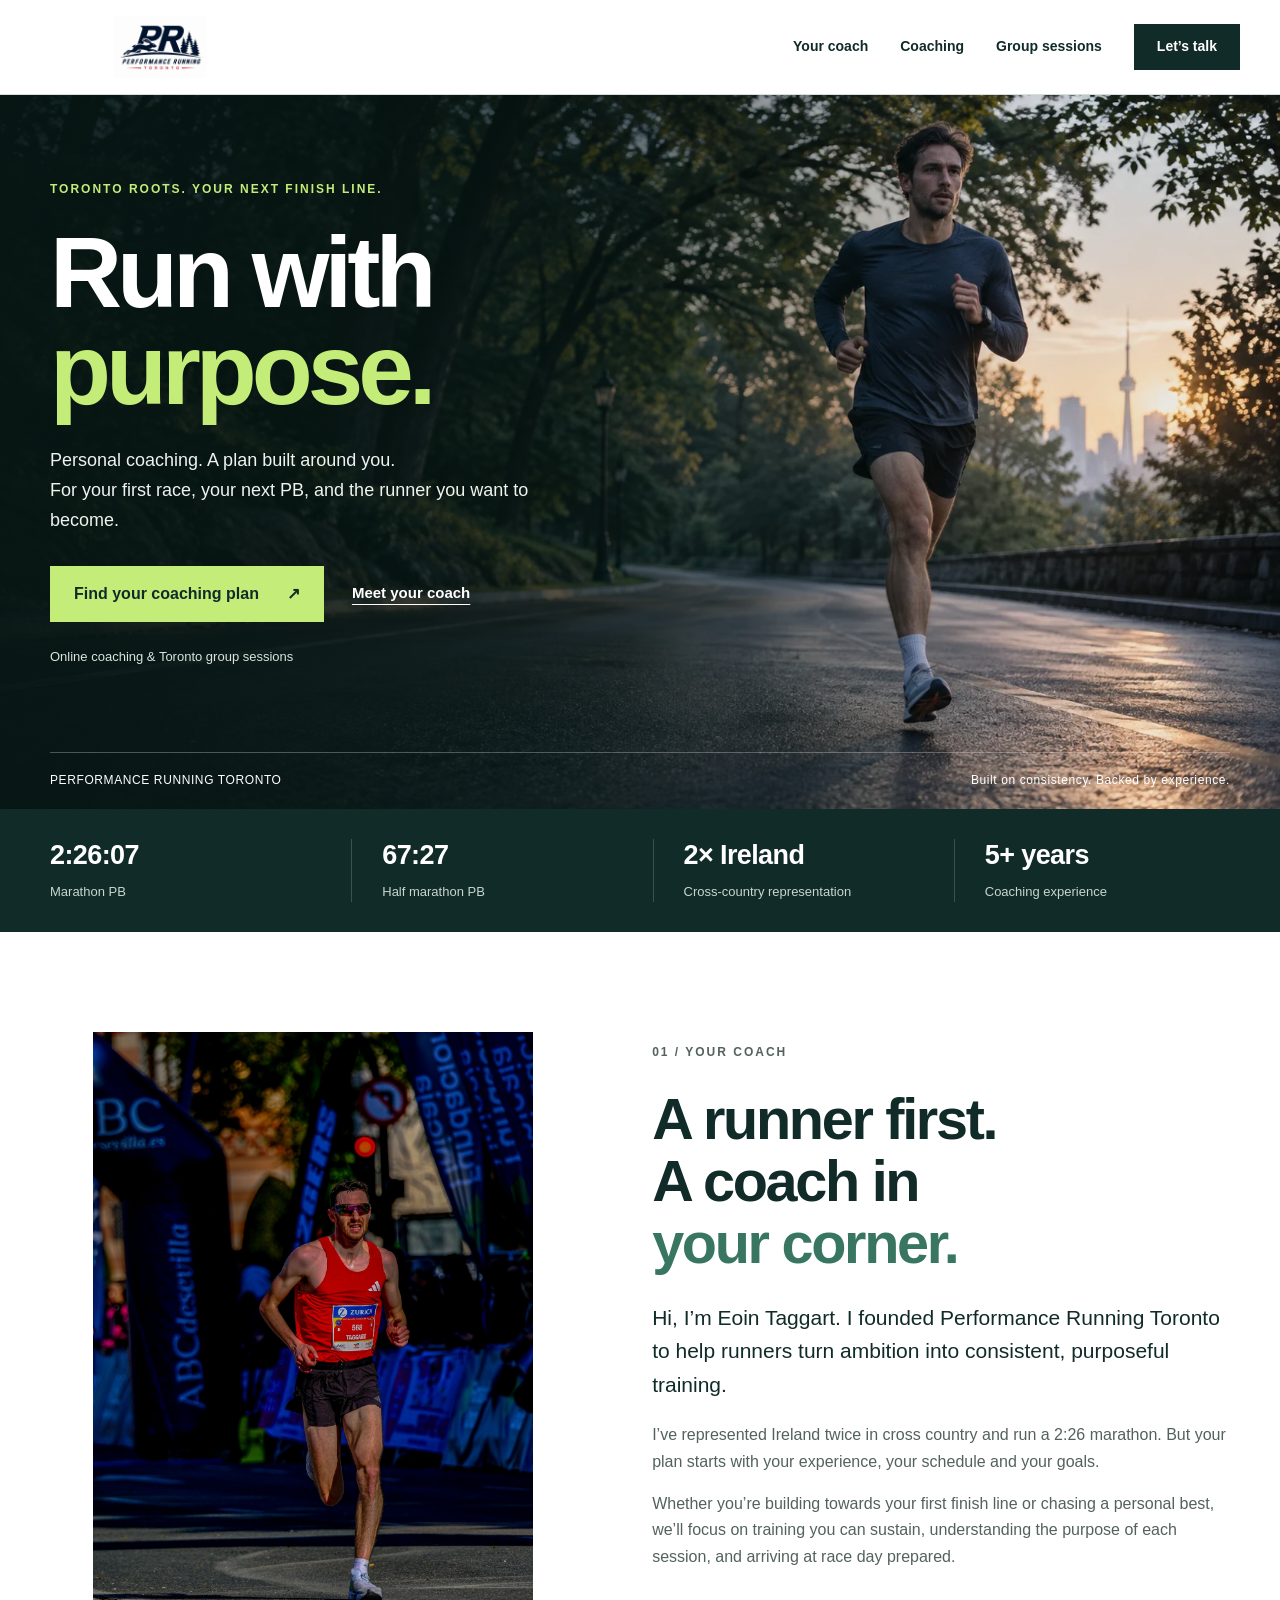
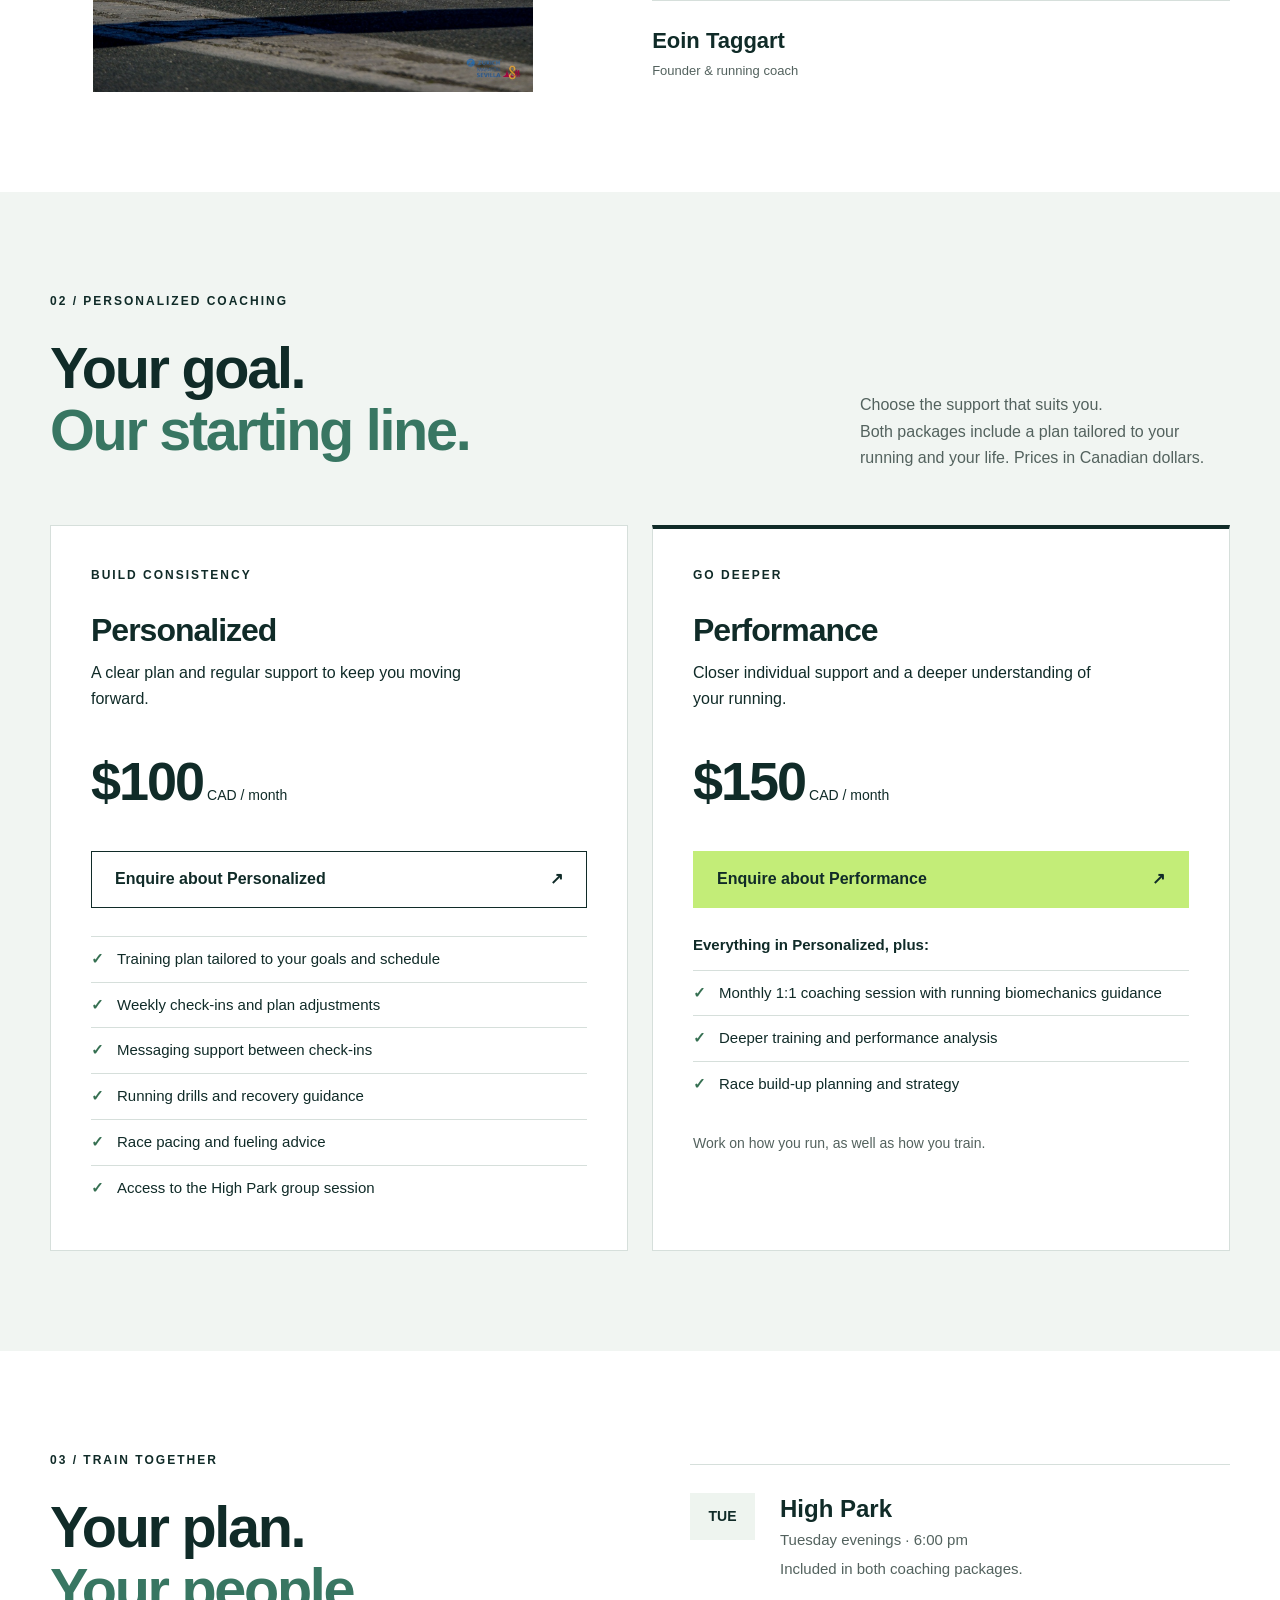
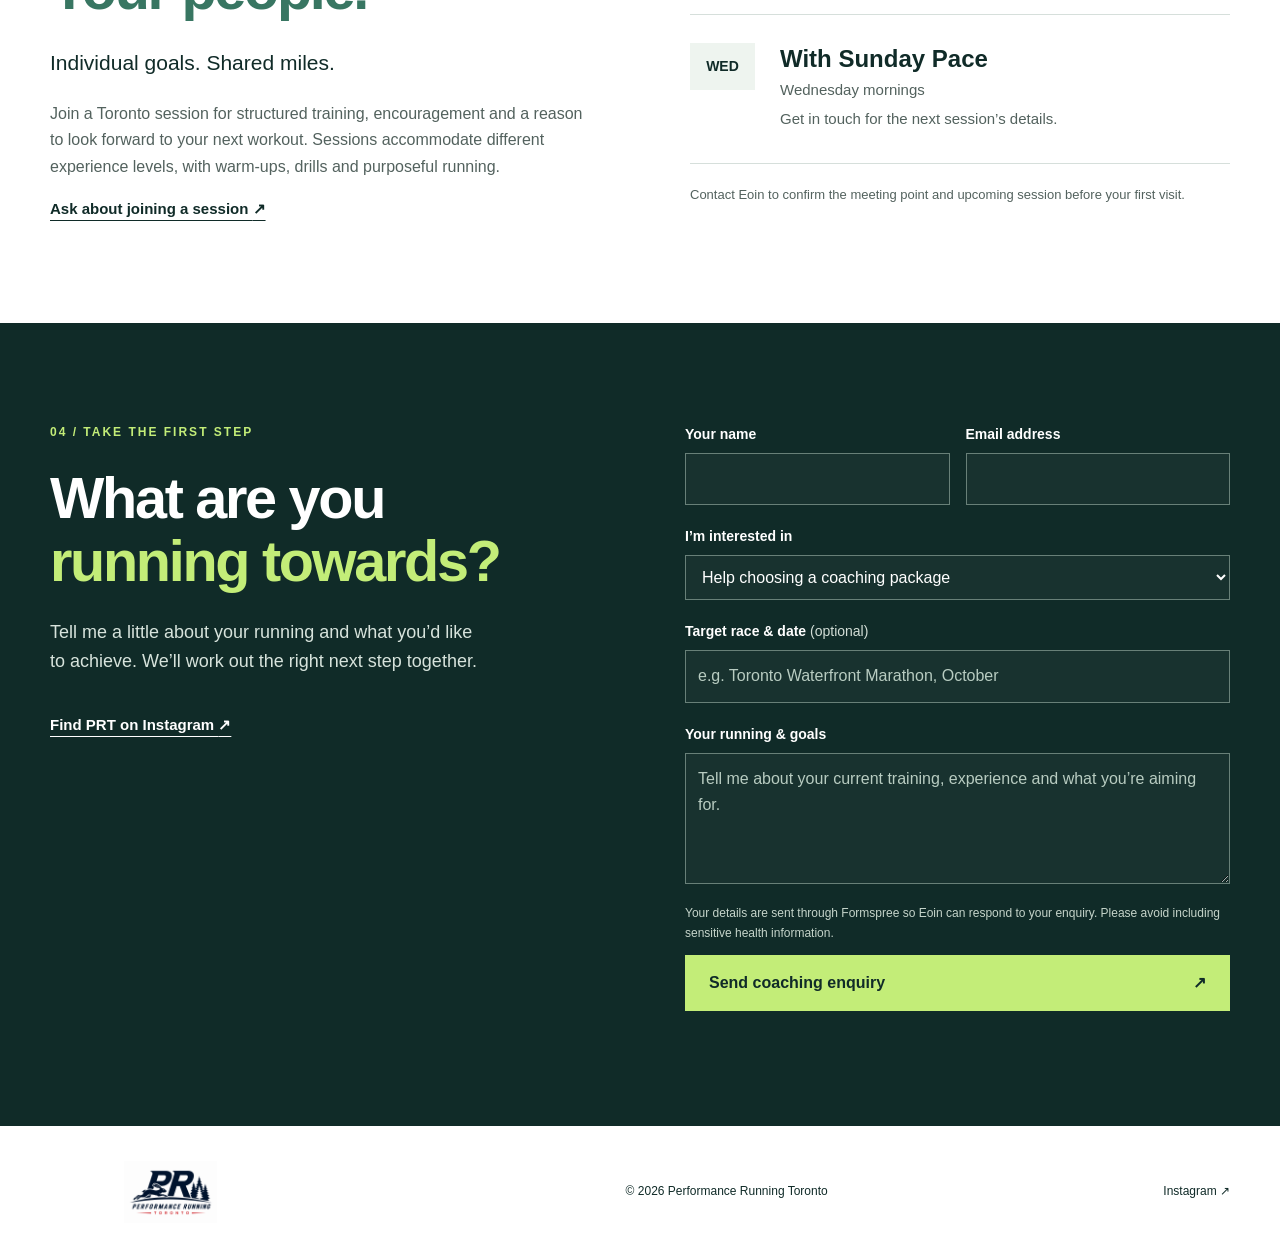
==== index.html @ 74f6d7e7 "Add Eoin's Seville Marathon photo to coach introduction" ====
<!DOCTYPE html>
<html lang="en-CA">
<head>
  <meta charset="UTF-8">
  <meta name="viewport" content="width=device-width, initial-scale=1">
  <meta name="theme-color" content="#102b28">
  <title>Personalized Running Coaching | Performance Running Toronto</title>
  <meta name="description" content="Run with purpose. Personalized running coaching with Eoin Taggart, Irish international and 2:26 marathoner. Online plans and Toronto group sessions from CAD $100/month.">
  <link rel="canonical" href="https://performance-running.com/">
  <link rel="icon" href="favicon.ico" sizes="any">
  <meta property="og:type" content="website">
  <meta property="og:title" content="Run with purpose. | Performance Running Toronto">
  <meta property="og:description" content="Personal coaching. A plan built around you. Train with Eoin Taggart, online or in Toronto, from CAD $100/month.">
  <meta property="og:url" content="https://performance-running.com/">
  <meta property="og:image" content="https://performance-running.com/images/prt-hero.webp">
  <meta name="twitter:card" content="summary_large_image">
  <link rel="preload" as="image" href="images/prt-hero.webp">
  <link rel="stylesheet" href="styles.css">
  <script src="script.js" defer></script>
  <script type="application/ld+json">
  {"@context":"https://schema.org","@type":"Organization","name":"Performance Running Toronto","url":"https://performance-running.com/","logo":"https://performance-running.com/logo.png","sameAs":["https://www.instagram.com/pr_toronto/"],"founder":{"@type":"Person","name":"Eoin Taggart"},"description":"Personalized running coaching, online training plans and Toronto group sessions."}
  </script>
</head>
<body>
  <a class="skip-link" href="#main">Skip to content</a>
  <header class="header">
    <a class="brand" href="#home" aria-label="Performance Running Toronto home"><img class="brand-logo" src="Updated_Logo_2026.png" alt="Performance Running Toronto"></a>
    <button class="menu-toggle" type="button" aria-expanded="false" aria-controls="navigation" hidden>Menu <span aria-hidden="true">☰</span></button>
    <nav id="navigation" aria-label="Main navigation"><a href="#about">Your coach</a><a href="#services">Coaching</a><a href="#group">Group sessions</a><a class="button button-small" href="#contact">Let’s talk</a></nav>
  </header>
  <main id="main">
    <section class="hero" id="home" aria-labelledby="hero-title">
      <img class="hero-image" src="images/prt-hero.webp" width="1672" height="941" alt="" fetchpriority="high">
      <div class="hero-content wrap"><p class="eyebrow">TORONTO ROOTS. YOUR NEXT FINISH LINE.</p><h1 id="hero-title">Run with<br><em>purpose.</em></h1><p class="hero-intro">Personal coaching. A plan built around you.<br>For your first race, your next PB, and the runner you want to become.</p><div class="actions"><a class="button" href="#services">Find your coaching plan <span aria-hidden="true">↗</span></a><a class="text-link" href="#about">Meet your coach</a></div><p class="hero-note">Online coaching & Toronto group sessions</p></div>
      <div class="hero-bottom wrap"><span>PERFORMANCE RUNNING TORONTO</span><span>Built on consistency. Backed by experience.</span></div>
    </section>
    <div class="credentials" aria-label="Eoin’s running and coaching credentials"><div class="wrap stats"><div><strong>2:26:07</strong><span>Marathon PB</span></div><div><strong>67:27</strong><span>Half marathon PB</span></div><div><strong>2× Ireland</strong><span>Cross-country representation</span></div><div><strong>5+ years</strong><span>Coaching experience</span></div></div></div>
    <section class="section wrap about about-with-photo" id="about"><figure class="coach-photo"><img src="images/eoin-taggart-seville-marathon.jpg" alt="Eoin Taggart running the Seville Marathon in a red racing vest" width="1365" height="2048" loading="lazy" decoding="async"></figure><div class="about-copy"><p class="eyebrow">01 / YOUR COACH</p><h2>A runner first.<br>A coach in<br><em>your corner.</em></h2><p class="intro">Hi, I’m Eoin Taggart. I founded Performance Running Toronto to help runners turn ambition into consistent, purposeful training.</p><p>I’ve represented Ireland twice in cross country and run a 2:26 marathon. But your plan starts with your experience, your schedule and your goals.</p><p>Whether you’re building towards your first finish line or chasing a personal best, we’ll focus on training you can sustain, understanding the purpose of each session, and arriving at race day prepared.</p><div class="signature">Eoin Taggart <span>Founder & running coach</span></div></div></section>
    <section class="coaching section" id="services"><div class="wrap"><div class="section-heading"><div><p class="eyebrow">02 / PERSONALIZED COACHING</p><h2>Your goal.<br><em>Our starting line.</em></h2></div><p>Choose the support that suits you.<br>Both packages include a plan tailored to your running and your life. Prices in Canadian dollars.</p></div><div class="plans"><article class="plan"><p class="eyebrow">BUILD CONSISTENCY</p><h3>Personalized</h3><p>A clear plan and regular support to keep you moving forward.</p><p class="price">$100<span> CAD / month</span></p><a class="button button-outline" href="#contact" data-plan="Personalized — $100/month">Enquire about Personalized <span aria-hidden="true">↗</span></a><ul><li>Training plan tailored to your goals and schedule</li><li>Weekly check-ins and plan adjustments</li><li>Messaging support between check-ins</li><li>Running drills and recovery guidance</li><li>Race pacing and fueling advice</li><li>Access to the High Park group session</li></ul></article><article class="plan plan-featured"><p class="eyebrow">GO DEEPER</p><h3>Performance</h3><p>Closer individual support and a deeper understanding of your running.</p><p class="price">$150<span> CAD / month</span></p><a class="button" href="#contact" data-plan="Performance — $150/month">Enquire about Performance <span aria-hidden="true">↗</span></a><p class="includes">Everything in Personalized, plus:</p><ul><li>Monthly 1:1 coaching session with running biomechanics guidance</li><li>Deeper training and performance analysis</li><li>Race build-up planning and strategy</li></ul><p class="plan-note">Work on how you run, as well as how you train.</p></article></div></div></section>
    <section class="section wrap group" id="group"><div><p class="eyebrow">03 / TRAIN TOGETHER</p><h2>Your plan.<br><em>Your people.</em></h2><p class="intro">Individual goals. Shared miles.</p><p>Join a Toronto session for structured training, encouragement and a reason to look forward to your next workout. Sessions accommodate different experience levels, with warm-ups, drills and purposeful running.</p><a class="text-link dark-link" href="#contact" data-plan="Toronto group sessions">Ask about joining a session <span aria-hidden="true">↗</span></a></div><div class="session-list"><article><span class="session-day">TUE</span><div><h3>High Park</h3><p>Tuesday evenings · 6:00 pm</p><p>Included in both coaching packages.</p></div></article><article><span class="session-day">WED</span><div><h3>With Sunday Pace</h3><p>Wednesday mornings</p><p>Get in touch for the next session’s details.</p></div></article><p class="session-note">Contact Eoin to confirm the meeting point and upcoming session before your first visit.</p></div></section>
    <section class="contact section" id="contact"><div class="wrap contact-grid"><div><p class="eyebrow">04 / TAKE THE FIRST STEP</p><h2>What are you<br><em>running towards?</em></h2><p class="intro">Tell me a little about your running and what you’d like to achieve. We’ll work out the right next step together.</p><a class="text-link" href="https://www.instagram.com/pr_toronto/" target="_blank" rel="noopener noreferrer">Find PRT on Instagram <span aria-hidden="true">↗</span></a></div><form action="https://formspree.io/f/xblawqwn" method="POST"><input type="hidden" name="_subject" value="New PRT coaching enquiry"><div class="form-row"><div><label for="name">Your name</label><input id="name" name="name" autocomplete="name" required maxlength="120"></div><div><label for="email">Email address</label><input id="email" name="email" type="email" autocomplete="email" required maxlength="254"></div></div><label for="interest">I’m interested in</label><select id="interest" name="interest"><option>Help choosing a coaching package</option><option>Personalized — $100/month</option><option>Performance — $150/month</option><option>Toronto group sessions</option></select><label for="race">Target race & date <span>(optional)</span></label><input id="race" name="race" placeholder="e.g. Toronto Waterfront Marathon, October" maxlength="200"><label for="message">Your running & goals</label><textarea id="message" name="message" rows="4" placeholder="Tell me about your current training, experience and what you’re aiming for." required maxlength="5000"></textarea><p class="privacy-note">Your details are sent through Formspree so Eoin can respond to your enquiry. Please avoid including sensitive health information.</p><button class="button" type="submit">Send coaching enquiry <span aria-hidden="true">↗</span></button><p id="form-status" role="status" aria-live="polite"></p></form></div></section>
  </main>
  <footer class="wrap"><a class="brand" href="#home"><img class="brand-logo" src="Updated_Logo_2026.png" alt="Performance Running Toronto"></a><p>© <span id="year">2026</span> Performance Running Toronto</p><a href="https://www.instagram.com/pr_toronto/" target="_blank" rel="noopener noreferrer">Instagram ↗</a></footer>
</body>
</html>
---- styles.css ----
:root{--ink:#102b28;--green:#c3ed78;--paper:#fff;--muted:#53625e;--line:#d6dfdb}*{box-sizing:border-box}html{scroll-behavior:smooth;scroll-padding-top:100px}body{margin:0;background:var(--paper);color:var(--ink);font-family:Arial,Helvetica,sans-serif;font-size:16px;line-height:1.65}a{color:inherit;text-decoration:none}button,input,select,textarea{font:inherit}button,a,input,select,textarea{-webkit-tap-highlight-color:transparent}a:focus-visible,button:focus-visible{outline:3px solid #488de0;outline-offset:6px}input:focus,select:focus,textarea:focus{outline:3px solid var(--green);outline-offset:2px}.wrap{width:min(1180px,calc(100% - 80px));margin-inline:auto}.header{position:sticky;top:0;z-index:20;min-height:90px;display:flex;align-items:center;justify-content:space-between;padding:16px 40px;background:#fff;border-bottom:1px solid var(--line);gap:24px}.brand{display:flex;align-items:center;gap:14px;flex-shrink:0}.brand-mark{font-size:38px;font-weight:900;letter-spacing:-4px;line-height:1}.brand-mark span{color:#397868}.brand-name{font-size:12px;font-weight:800;letter-spacing:1.1px;line-height:1.4;border-left:1px solid var(--line);padding-left:14px}nav{display:flex;align-items:center;gap:32px;font-size:14px;font-weight:700}nav>a:hover,.dark-link:hover{color:#33705e}.button{display:inline-flex;align-items:center;justify-content:space-between;gap:28px;background:var(--green);color:var(--ink);padding:16px 23px;border:1px solid transparent;font-weight:700;font-size:16px;cursor:pointer;line-height:1.4;transition:background .2s}.button:hover{background:#d6ffa0}.button-small{padding:12px 22px;background:var(--ink);color:white;font-size:14px}.button-small:hover{background:#265447}.menu-toggle{background:none;border:1px solid var(--line);padding:8px 12px;color:var(--ink)}.hero{position:relative;isolation:isolate;color:white;background:#142a27;min-height:690px;display:flex;flex-direction:column;justify-content:center}.hero-image{position:absolute;inset:0;width:100%;height:100%;object-fit:cover;object-position:center;z-index:-2}.hero:after{content:"";position:absolute;inset:0;background:linear-gradient(90deg,rgba(7,23,20,.94),rgba(7,23,20,.67) 40%,rgba(7,23,20,.05) 80%);z-index:-1}.hero-content{padding-block:85px}.eyebrow{font-size:12px;letter-spacing:2px;font-weight:700;margin:0 0 25px}.hero .eyebrow,.contact .eyebrow{color:var(--green)}h1,h2,h3,p{margin-top:0}h1{font-size:clamp(64px,7.8vw,112px);line-height:.97;letter-spacing:-5px;margin-bottom:28px;font-weight:800}em{font-style:normal;color:#387662}h1 em,.contact h2 em{color:var(--green)}.hero-intro{font-size:18px;line-height:1.65;max-width:480px;color:#eef3ef;margin-bottom:30px}.actions{display:flex;gap:28px;align-items:center;flex-wrap:wrap}.text-link{font-size:15px;font-weight:700;text-decoration:underline;text-underline-offset:6px}.text-link:hover{opacity:.8}.hero-note{font-size:13px;margin:24px 0 0;color:#dbe4dd}.hero-bottom{display:flex;justify-content:space-between;border-top:1px solid #ffffff45;padding-block:18px;font-size:12px;letter-spacing:.6px}.credentials{background:var(--ink);color:white}.stats{display:grid;grid-template-columns:repeat(4,1fr);padding-block:30px;gap:25px}.stats div+div{border-left:1px solid #ffffff30;padding-left:30px}.stats strong{display:block;font-size:27px;letter-spacing:-.6px;line-height:1.2}.stats span{font-size:13px;color:#c9d5ce;display:block;margin-top:9px}.section{padding-block:100px}h2{font-size:clamp(38px,4.5vw,62px);letter-spacing:-2.3px;line-height:1.08;margin-bottom:26px}.about{display:grid;grid-template-columns:1fr 1.1fr;gap:90px}.intro{font-size:21px;line-height:1.6}.about-copy>p:not(.intro),.group p:not(.eyebrow):not(.intro){color:var(--muted)}.signature{margin-top:30px;border-top:1px solid var(--line);padding-top:22px;font-size:22px;font-weight:700}.signature span{display:block;font-size:13px;font-weight:400;color:var(--muted)}.coaching{background:#f1f5f2}.section-heading{display:flex;justify-content:space-between;align-items:flex-end;gap:40px;margin-bottom:38px}.section-heading>p{max-width:370px;color:var(--muted)}.plans{display:grid;grid-template-columns:1fr 1fr;gap:24px}.plan{padding:40px;background:white;border:1px solid var(--line)}.plan h3{font-size:32px;letter-spacing:-1px;margin-bottom:10px;line-height:1.2}.plan>p:not(.eyebrow):not(.price){max-width:400px}.price{font-size:54px;font-weight:700;letter-spacing:-2px;margin:25px 0}.price span{font-size:14px;letter-spacing:0;font-weight:400}.plan .button{display:flex;width:100%;text-align:left}.button-outline{border-color:var(--ink);background:transparent}.button-outline:hover{background:#eef5e9}.plan ul{list-style:none;padding:0;margin:28px 0 0}.plan li{padding:10px 0 10px 26px;position:relative;border-top:1px solid var(--line);font-size:15px}.plan li:before{content:"✓";position:absolute;left:0;color:#367052;font-weight:bold}.plan-featured{border-top:4px solid var(--ink);padding-top:37px}.includes{font-weight:bold;margin:25px 0 0;font-size:15px}.plan-featured ul{margin-top:12px}.plan-note{font-size:14px;color:var(--muted);margin-top:25px}.group{display:grid;grid-template-columns:1fr 1fr;gap:100px;align-items:center}.session-list article{display:flex;gap:25px;border-top:1px solid var(--line);padding:28px 0}.session-day{font-size:14px;font-weight:700;background:#eef4ef;padding:12px;align-self:flex-start;min-width:65px;text-align:center}.session-list h3{font-size:24px;margin:0 0 4px;line-height:1.3}.session-list p{margin-bottom:4px;font-size:15px}.session-list .session-note{font-size:13px;border-top:1px solid var(--line);padding-top:20px}.contact{background:var(--ink);color:white}.contact-grid{display:grid;grid-template-columns:1fr 1fr;gap:90px}.contact .intro{font-size:18px;color:#d7e3dc;max-width:430px}.contact .text-link{display:inline-block;margin-top:20px}.form-row{display:grid;grid-template-columns:1fr 1fr;gap:16px}label{display:block;font-size:14px;margin-bottom:7px;font-weight:700}label span{font-weight:400;color:#d3ded7}input,select,textarea{display:block;width:100%;max-width:100%;min-width:0;border:1px solid #688078;border-radius:0;background:#ffffff08;color:white;padding:12px;margin-bottom:20px}select option{background:var(--ink);color:white}textarea{resize:vertical}input::placeholder,textarea::placeholder{color:#b8ccc1;opacity:1}.privacy-note{font-size:12px;color:#c5d4ca;line-height:1.6}form .button{width:100%}form button:disabled{opacity:.65;cursor:wait}#form-status{margin:15px 0 0;font-size:14px}footer{display:flex;align-items:center;justify-content:space-between;gap:25px;padding-block:35px}footer p,footer>a:last-child{font-size:12px;margin:0}.skip-link{position:fixed;top:-100px;left:20px;background:white;padding:12px;z-index:100}.skip-link:focus{top:10px}@media(min-width:801px){.menu-toggle{display:none}}@media(max-width:1000px){nav{gap:18px}.wrap{width:calc(100% - 48px)}.header{padding-inline:24px}.about,.group,.contact-grid{gap:40px}.plan{padding:28px}.plan-featured{padding-top:25px}}@media(max-width:800px){.header{flex-wrap:wrap;min-height:78px}.brand-name{font-size:10px}.brand-mark{font-size:33px}.menu-toggle:not([hidden]){display:block}nav{width:100%;flex-wrap:wrap;padding-top:10px;gap:18px}.js nav:not(.is-open){display:none}.hero{min-height:650px}.hero-image{object-position:65% center}.hero:after{background:linear-gradient(90deg,rgba(7,23,20,.92),rgba(7,23,20,.58))}.hero-content{padding-block:70px}h1{letter-spacing:-3px}.hero-bottom{gap:20px}.hero-bottom span:last-child{display:none}.stats{grid-template-columns:1fr 1fr;gap:25px}.stats div+div{padding-left:0;border-left:0}.stats strong{font-size:25px}.section{padding-block:65px}.about,.group,.contact-grid,.plans{grid-template-columns:1fr;gap:30px}.section-heading{display:block}.section-heading>p{max-width:100%}.about h2 br{display:none}.plan{padding:30px}.plan-featured{padding-top:27px}footer{flex-wrap:wrap}footer p{order:3;flex-basis:100%}}@media(max-width:420px){.wrap{width:calc(100% - 36px)}.header{padding-inline:18px}.hero-intro{font-size:16px}.hero .eyebrow{font-size:11px;letter-spacing:1.1px}.actions{gap:23px}.form-row{grid-template-columns:1fr;gap:0}.plan{padding-inline:22px}.button{gap:15px;font-size:15px}.session-list article{gap:15px}h2{letter-spacing:-1.4px}}@media(prefers-reduced-motion:reduce){html{scroll-behavior:auto}*{transition:none!important}}

.brand-logo{display:block;width:240px;height:62px;object-fit:contain}@media(max-width:420px){.brand-logo{width:205px;height:54px}}

/* Coach introduction portrait */
.about-with-photo{align-items:center;gap:clamp(32px,6vw,90px)}
.coach-photo{margin:0;width:100%;max-width:440px;justify-self:center}
.coach-photo img{display:block;width:100%;height:auto}
@media(max-width:800px){.about-with-photo{gap:32px}.coach-photo{max-width:360px}.about-with-photo h2 br{display:initial}}
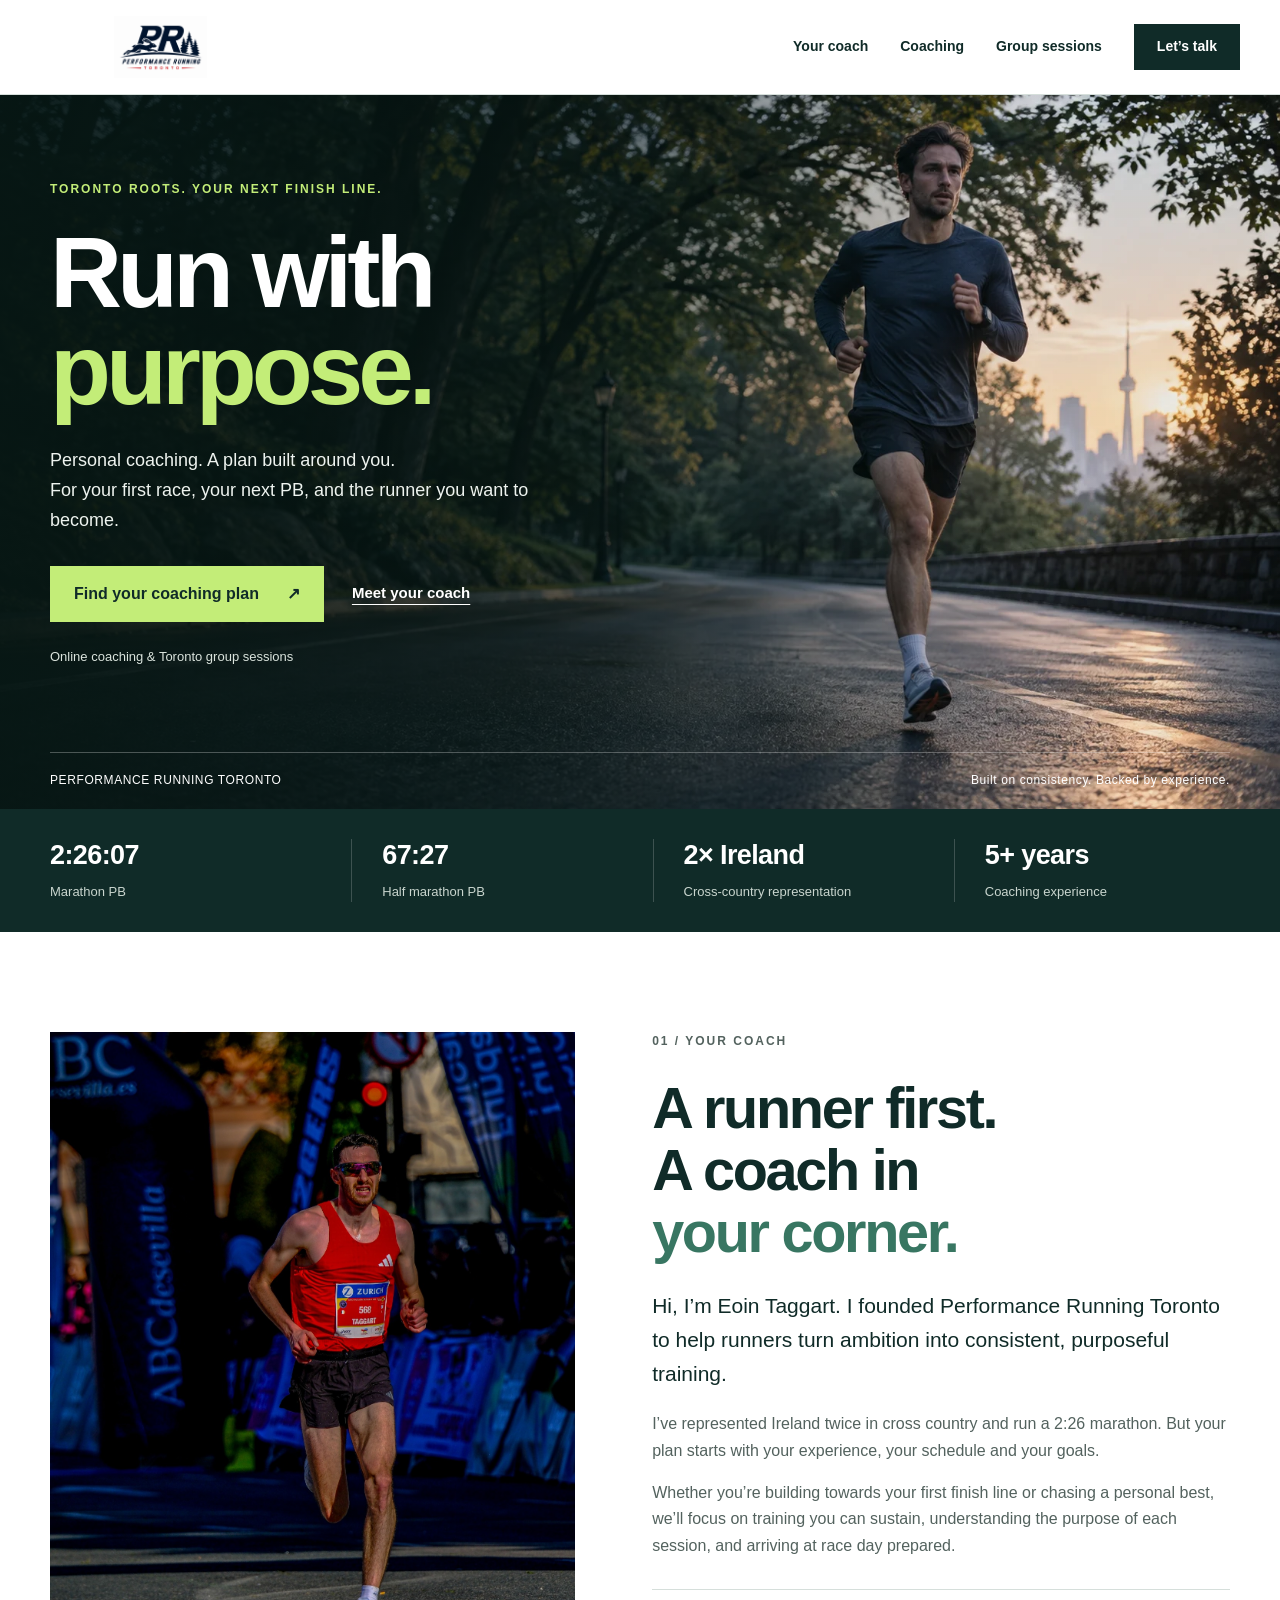
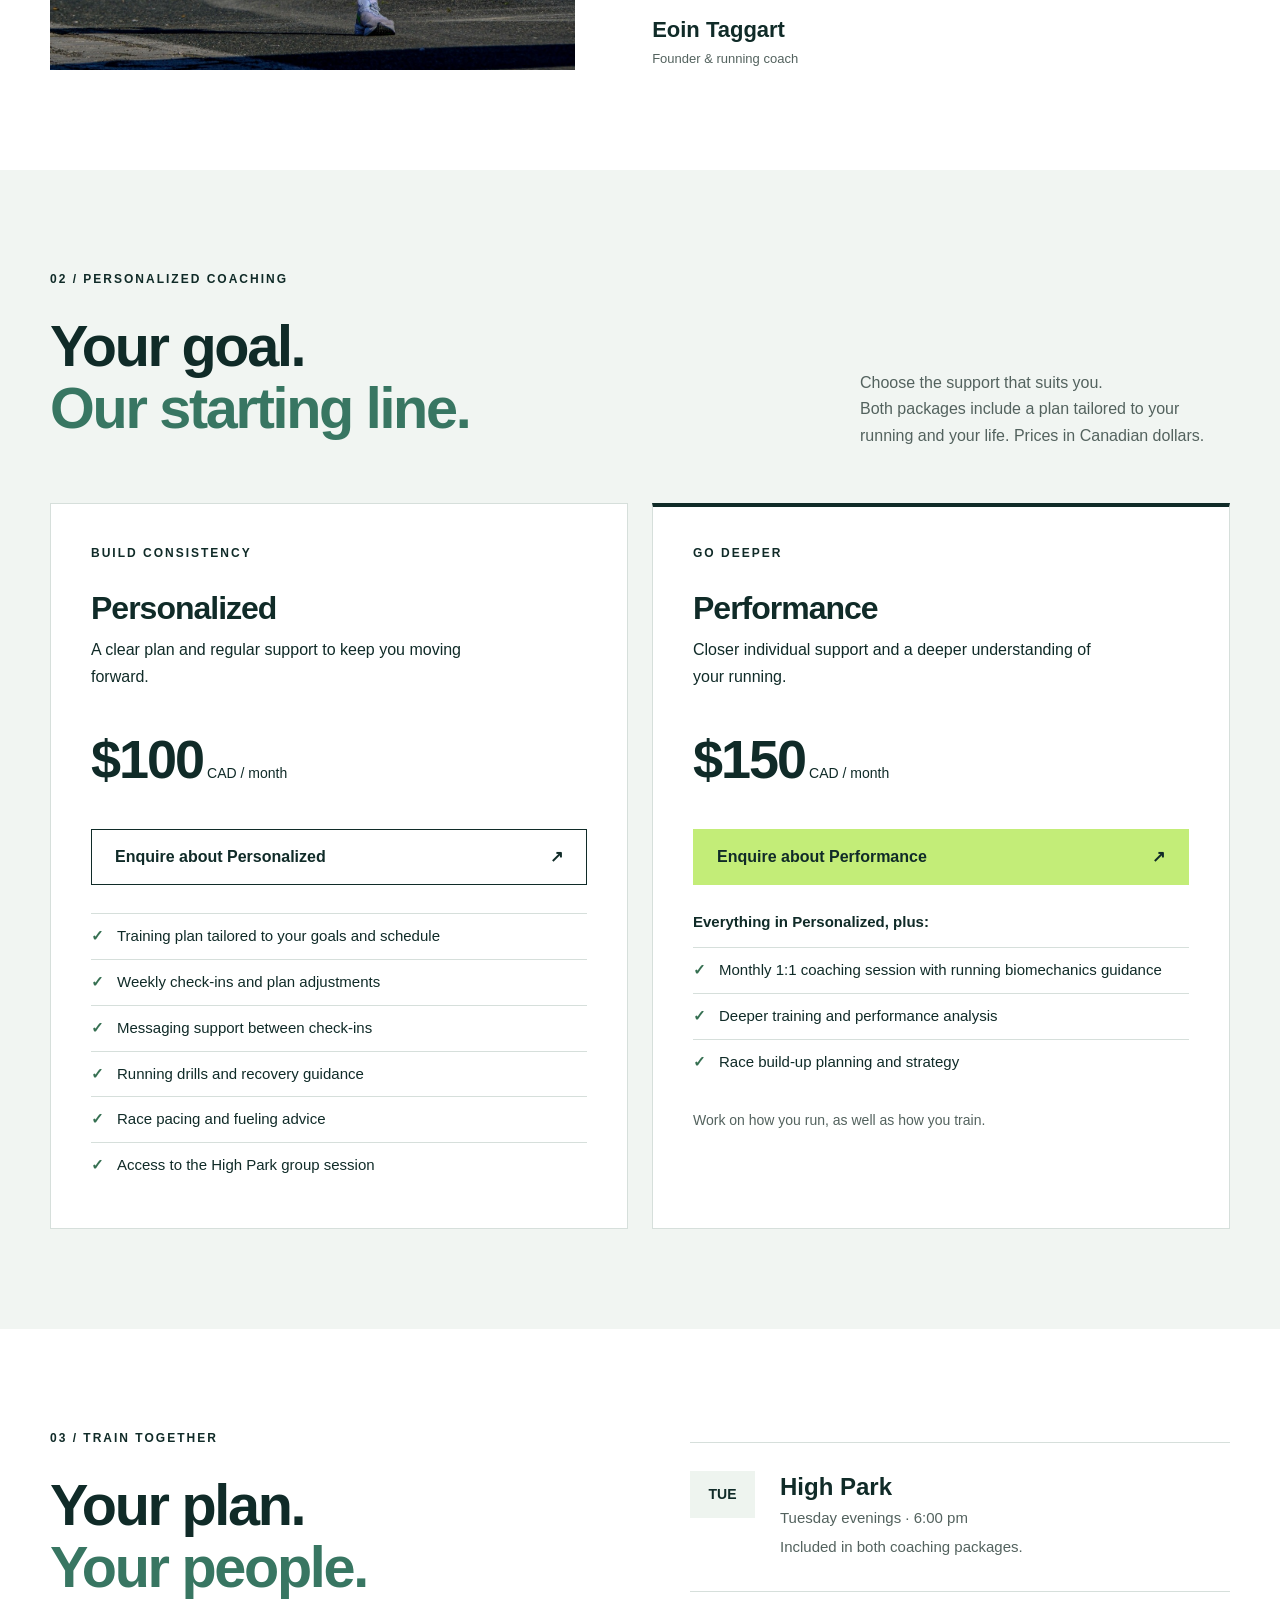
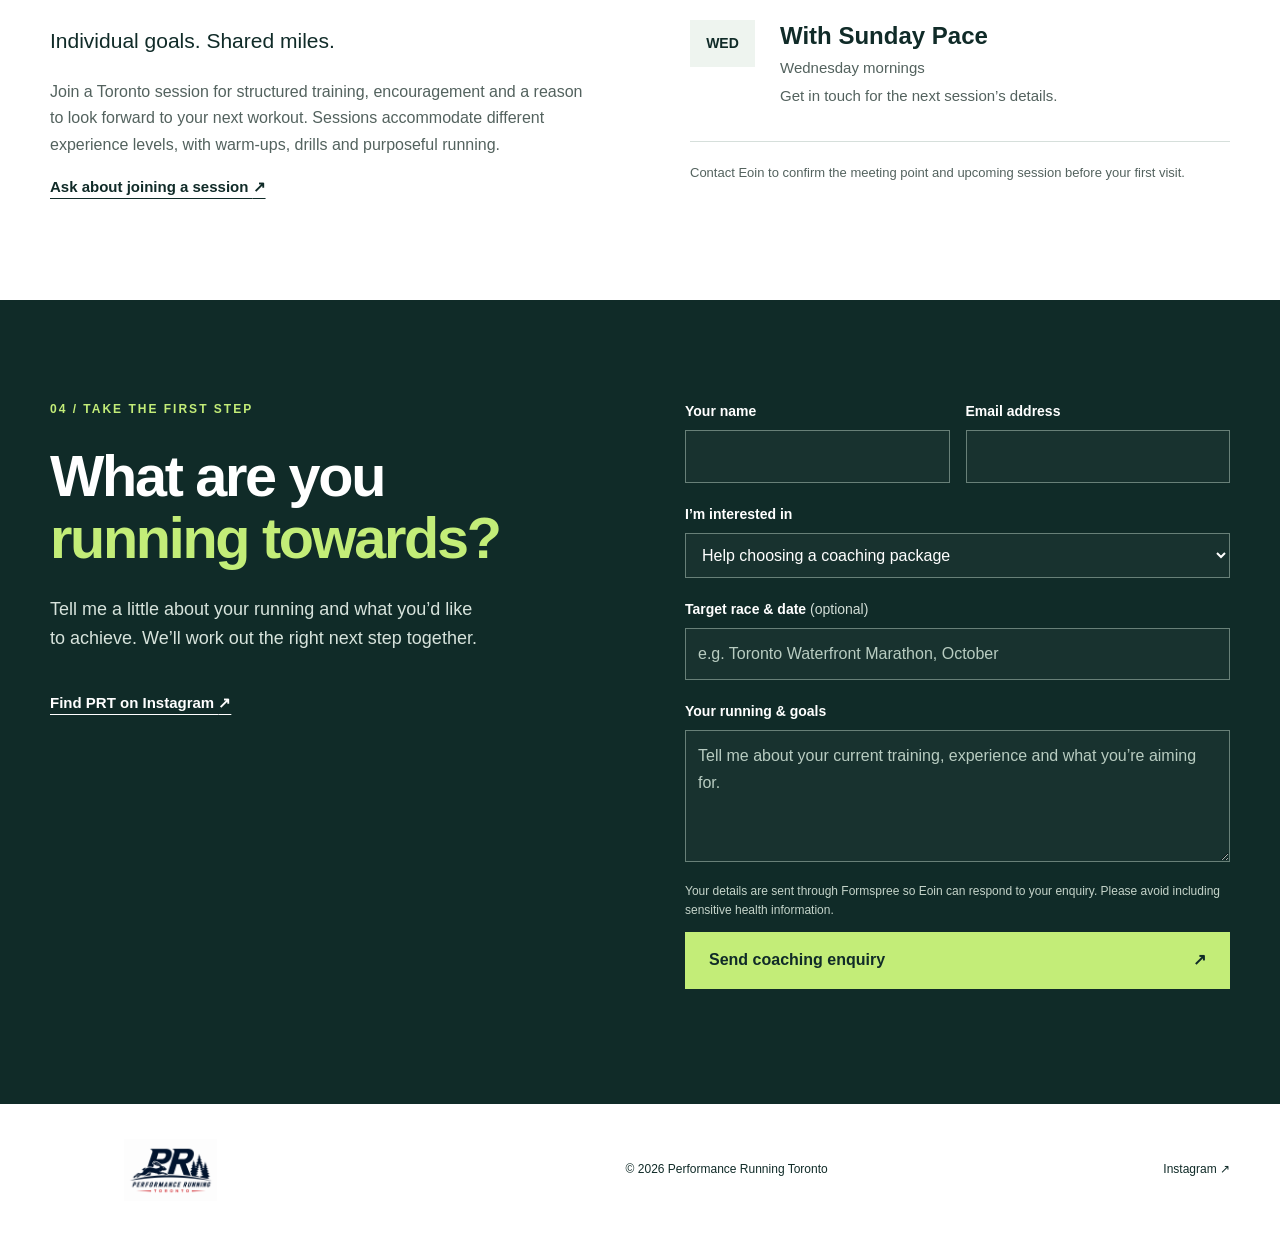
==== commit 1faf5796: "Refresh stylesheet cache for desktop portrait alignment" ====
--- a/index.html
+++ b/index.html
@@ -15,7 +15,7 @@
   <meta property="og:image" content="https://performance-running.com/images/prt-hero.webp">
   <meta name="twitter:card" content="summary_large_image">
   <link rel="preload" as="image" href="images/prt-hero.webp">
-  <link rel="stylesheet" href="styles.css">
+  <link rel="stylesheet" href="styles.css?v=desktop-align-20260911">
   <script src="script.js" defer></script>
   <script type="application/ld+json">
   {"@context":"https://schema.org","@type":"Organization","name":"Performance Running Toronto","url":"https://performance-running.com/","logo":"https://performance-running.com/logo.png","sameAs":["https://www.instagram.com/pr_toronto/"],"founder":{"@type":"Person","name":"Eoin Taggart"},"description":"Personalized running coaching, online training plans and Toronto group sessions."}
--- a/styles.css
+++ b/styles.css
@@ -4,6 +4,13 @@
 
 /* Coach introduction portrait */
 .about-with-photo{align-items:center;gap:clamp(32px,6vw,90px)}
-.coach-photo{margin:0;width:100%;max-width:440px;justify-self:center}
+.coach-photo{margin:0;width:100%;max-width:300px;justify-self:center}
 .coach-photo img{display:block;width:100%;height:auto}
-@media(max-width:800px){.about-with-photo{gap:32px}.coach-photo{max-width:360px}.about-with-photo h2 br{display:initial}}
+@media(max-width:800px){.about-with-photo{gap:32px}.coach-photo{max-width:240px}.about-with-photo h2 br{display:initial}}
+
+/* Match the desktop portrait to the full introduction height. */
+@media(min-width:801px){
+  .about-with-photo{align-items:stretch}
+  .about-with-photo .coach-photo{position:relative;max-width:none;min-height:0;align-self:stretch}
+  .about-with-photo .coach-photo img{position:absolute;inset:0;width:100%;height:100%;object-fit:cover;object-position:center}
+}
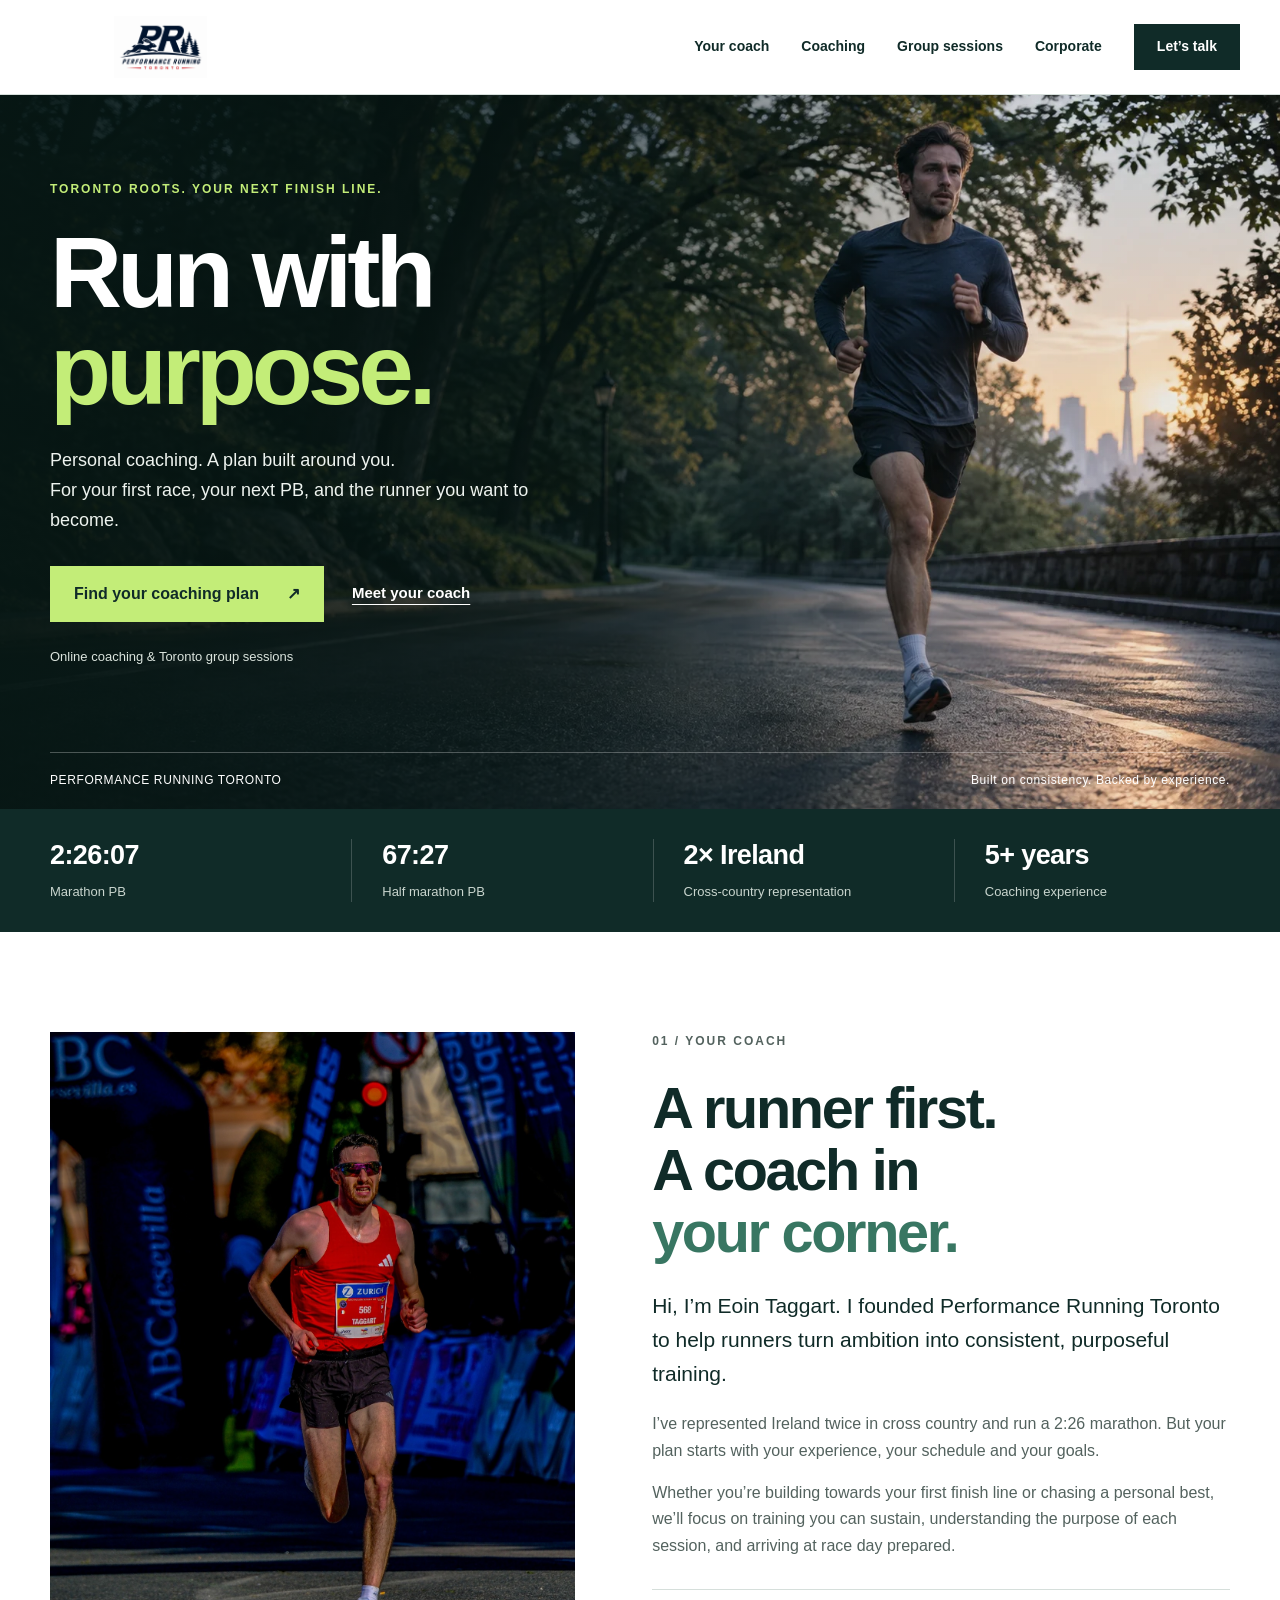
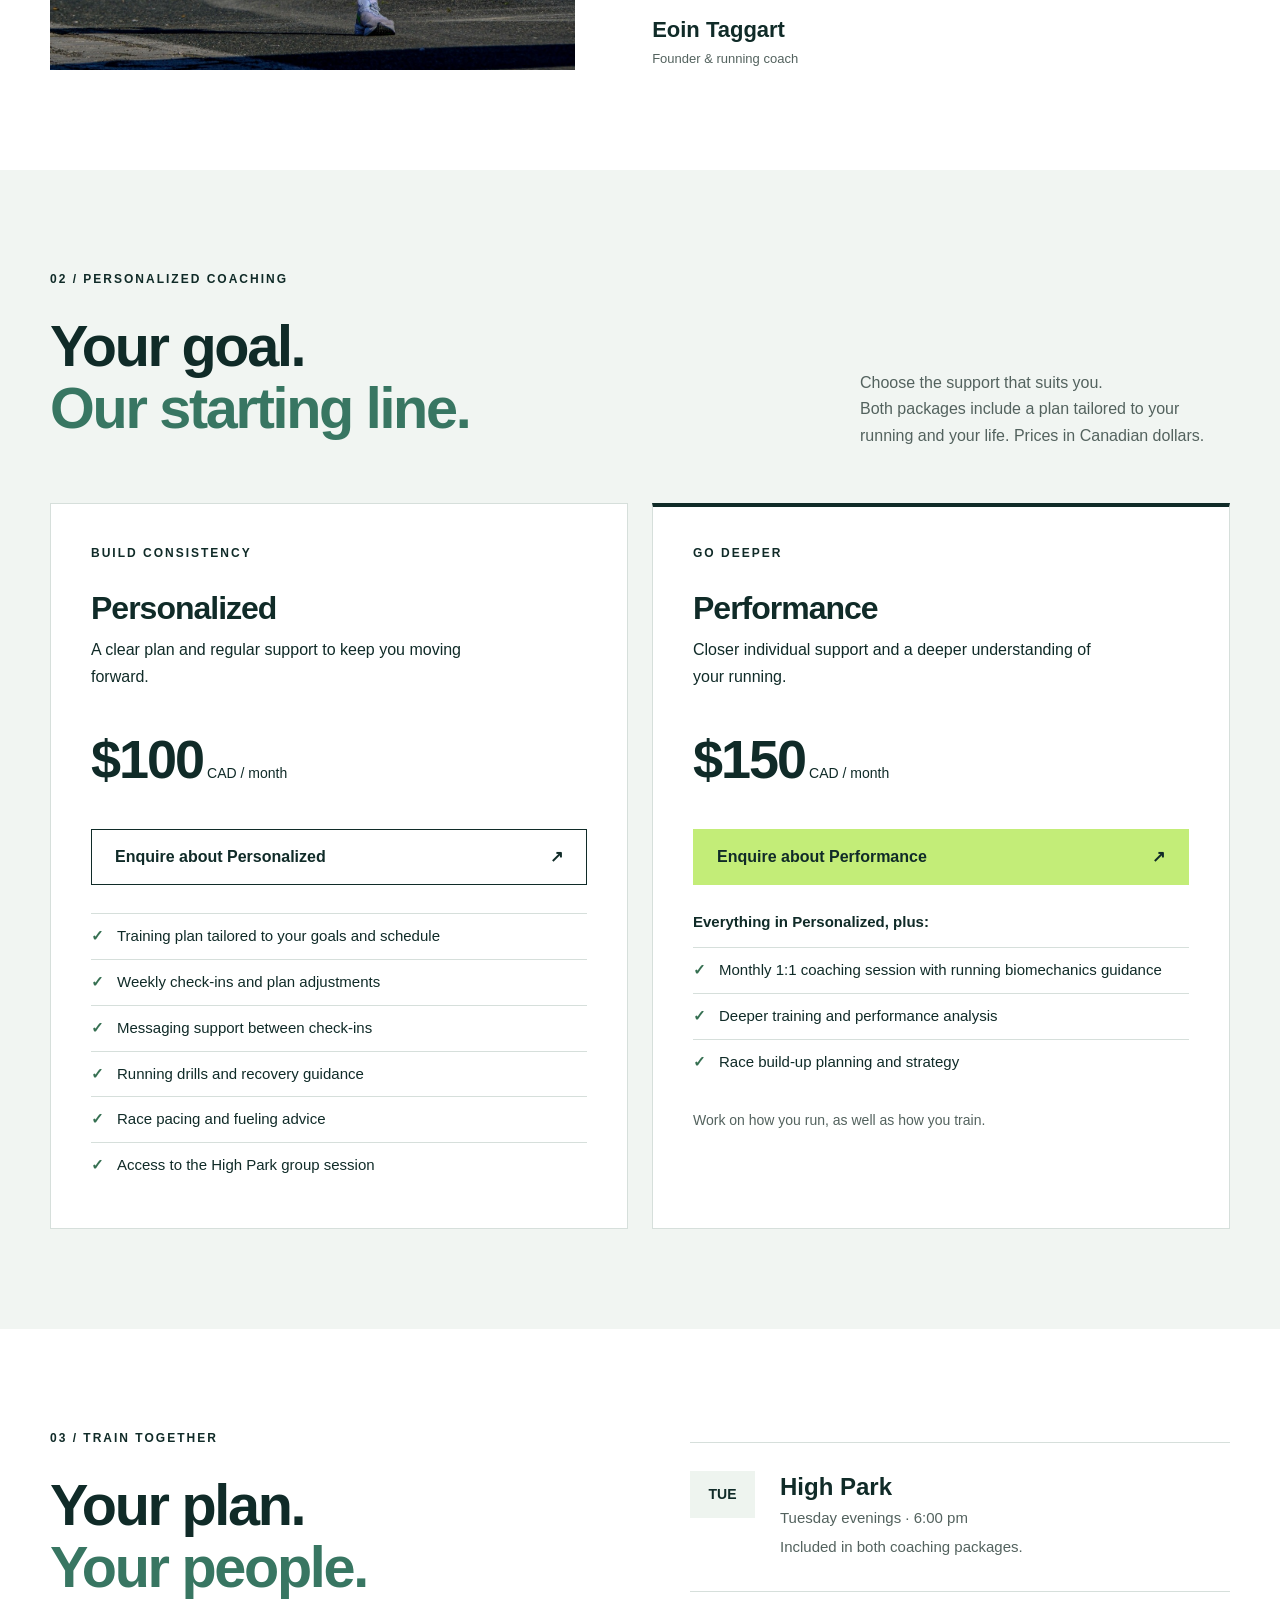
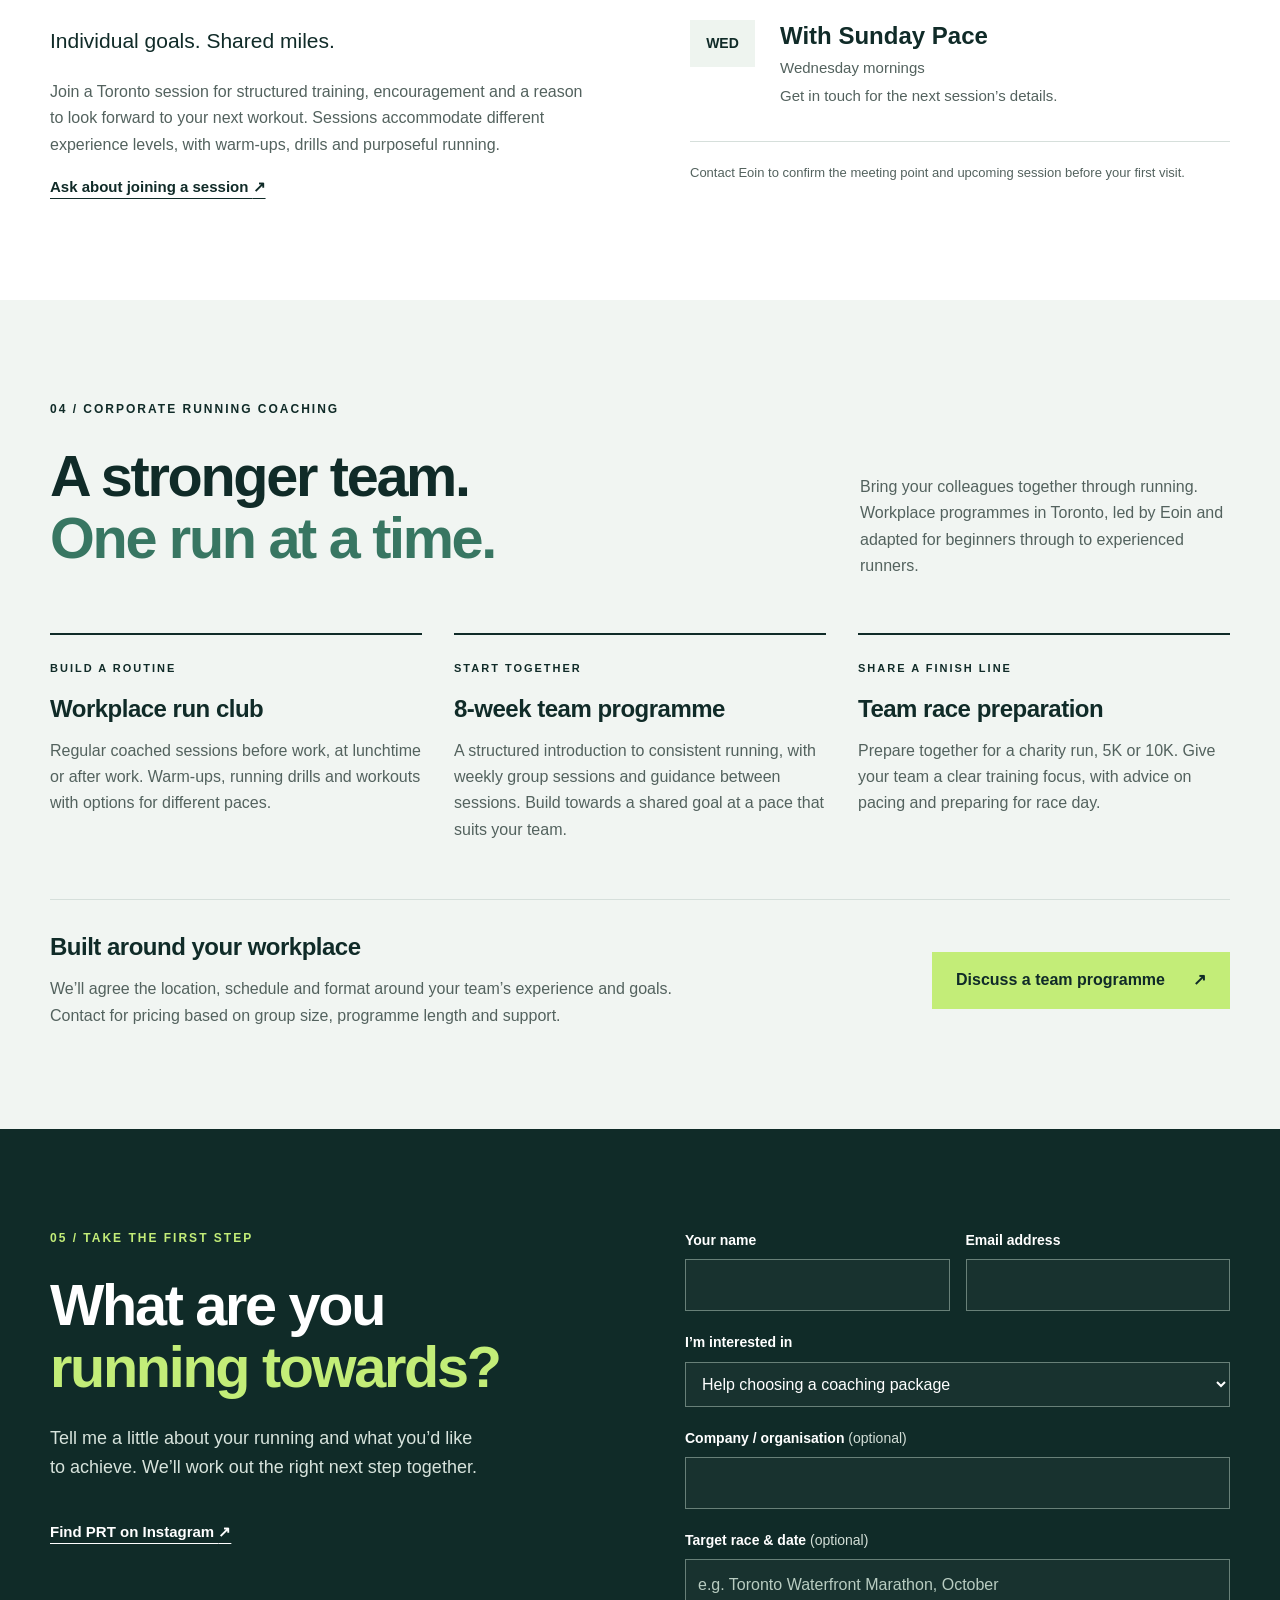
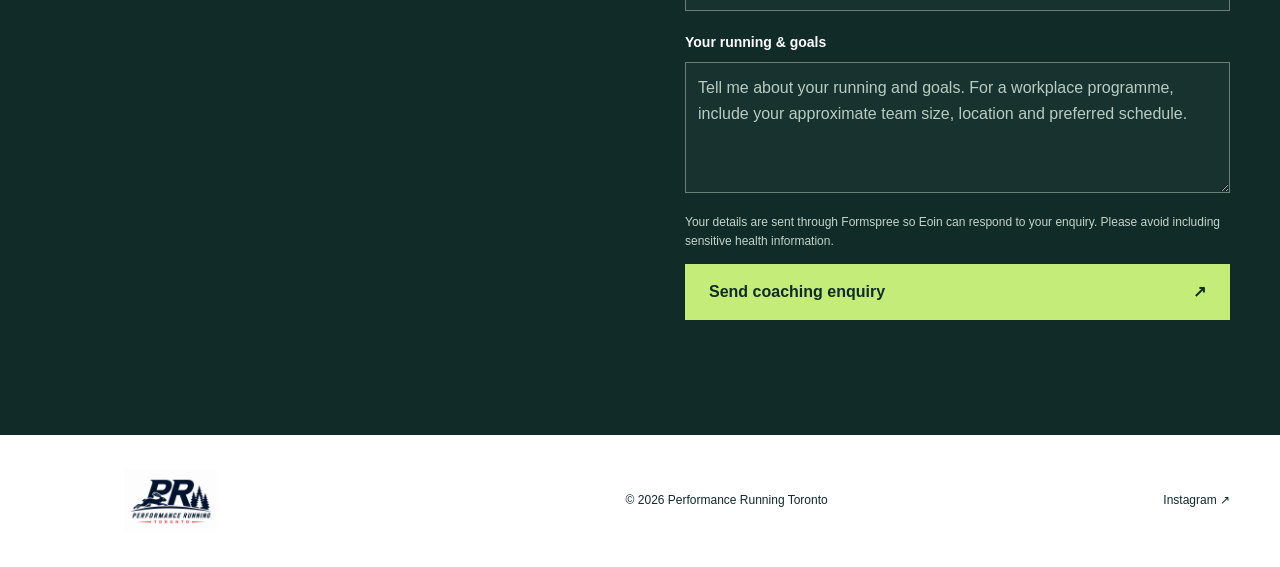
==== commit 65c25c8e: "Add corporate running programmes and workplace enquiries" ====
--- a/index.html
+++ b/index.html
@@ -15,7 +15,7 @@
   <meta property="og:image" content="https://performance-running.com/images/prt-hero.webp">
   <meta name="twitter:card" content="summary_large_image">
   <link rel="preload" as="image" href="images/prt-hero.webp">
-  <link rel="stylesheet" href="styles.css?v=desktop-align-20260911">
+  <link rel="stylesheet" href="styles.css?v=corporate-20260911">
   <script src="script.js" defer></script>
   <script type="application/ld+json">
   {"@context":"https://schema.org","@type":"Organization","name":"Performance Running Toronto","url":"https://performance-running.com/","logo":"https://performance-running.com/logo.png","sameAs":["https://www.instagram.com/pr_toronto/"],"founder":{"@type":"Person","name":"Eoin Taggart"},"description":"Personalized running coaching, online training plans and Toronto group sessions."}
@@ -26,7 +26,7 @@
   <header class="header">
     <a class="brand" href="#home" aria-label="Performance Running Toronto home"><img class="brand-logo" src="Updated_Logo_2026.png" alt="Performance Running Toronto"></a>
     <button class="menu-toggle" type="button" aria-expanded="false" aria-controls="navigation" hidden>Menu <span aria-hidden="true">☰</span></button>
-    <nav id="navigation" aria-label="Main navigation"><a href="#about">Your coach</a><a href="#services">Coaching</a><a href="#group">Group sessions</a><a class="button button-small" href="#contact">Let’s talk</a></nav>
+    <nav id="navigation" aria-label="Main navigation"><a href="#about">Your coach</a><a href="#services">Coaching</a><a href="#group">Group sessions</a><a href="#corporate">Corporate</a><a class="button button-small" href="#contact">Let’s talk</a></nav>
   </header>
   <main id="main">
     <section class="hero" id="home" aria-labelledby="hero-title">
@@ -38,7 +38,22 @@
     <section class="section wrap about about-with-photo" id="about"><figure class="coach-photo"><img src="images/eoin-taggart-seville-marathon.jpg" alt="Eoin Taggart running the Seville Marathon in a red racing vest" width="1365" height="2048" loading="lazy" decoding="async"></figure><div class="about-copy"><p class="eyebrow">01 / YOUR COACH</p><h2>A runner first.<br>A coach in<br><em>your corner.</em></h2><p class="intro">Hi, I’m Eoin Taggart. I founded Performance Running Toronto to help runners turn ambition into consistent, purposeful training.</p><p>I’ve represented Ireland twice in cross country and run a 2:26 marathon. But your plan starts with your experience, your schedule and your goals.</p><p>Whether you’re building towards your first finish line or chasing a personal best, we’ll focus on training you can sustain, understanding the purpose of each session, and arriving at race day prepared.</p><div class="signature">Eoin Taggart <span>Founder & running coach</span></div></div></section>
     <section class="coaching section" id="services"><div class="wrap"><div class="section-heading"><div><p class="eyebrow">02 / PERSONALIZED COACHING</p><h2>Your goal.<br><em>Our starting line.</em></h2></div><p>Choose the support that suits you.<br>Both packages include a plan tailored to your running and your life. Prices in Canadian dollars.</p></div><div class="plans"><article class="plan"><p class="eyebrow">BUILD CONSISTENCY</p><h3>Personalized</h3><p>A clear plan and regular support to keep you moving forward.</p><p class="price">$100<span> CAD / month</span></p><a class="button button-outline" href="#contact" data-plan="Personalized — $100/month">Enquire about Personalized <span aria-hidden="true">↗</span></a><ul><li>Training plan tailored to your goals and schedule</li><li>Weekly check-ins and plan adjustments</li><li>Messaging support between check-ins</li><li>Running drills and recovery guidance</li><li>Race pacing and fueling advice</li><li>Access to the High Park group session</li></ul></article><article class="plan plan-featured"><p class="eyebrow">GO DEEPER</p><h3>Performance</h3><p>Closer individual support and a deeper understanding of your running.</p><p class="price">$150<span> CAD / month</span></p><a class="button" href="#contact" data-plan="Performance — $150/month">Enquire about Performance <span aria-hidden="true">↗</span></a><p class="includes">Everything in Personalized, plus:</p><ul><li>Monthly 1:1 coaching session with running biomechanics guidance</li><li>Deeper training and performance analysis</li><li>Race build-up planning and strategy</li></ul><p class="plan-note">Work on how you run, as well as how you train.</p></article></div></div></section>
     <section class="section wrap group" id="group"><div><p class="eyebrow">03 / TRAIN TOGETHER</p><h2>Your plan.<br><em>Your people.</em></h2><p class="intro">Individual goals. Shared miles.</p><p>Join a Toronto session for structured training, encouragement and a reason to look forward to your next workout. Sessions accommodate different experience levels, with warm-ups, drills and purposeful running.</p><a class="text-link dark-link" href="#contact" data-plan="Toronto group sessions">Ask about joining a session <span aria-hidden="true">↗</span></a></div><div class="session-list"><article><span class="session-day">TUE</span><div><h3>High Park</h3><p>Tuesday evenings · 6:00 pm</p><p>Included in both coaching packages.</p></div></article><article><span class="session-day">WED</span><div><h3>With Sunday Pace</h3><p>Wednesday mornings</p><p>Get in touch for the next session’s details.</p></div></article><p class="session-note">Contact Eoin to confirm the meeting point and upcoming session before your first visit.</p></div></section>
-    <section class="contact section" id="contact"><div class="wrap contact-grid"><div><p class="eyebrow">04 / TAKE THE FIRST STEP</p><h2>What are you<br><em>running towards?</em></h2><p class="intro">Tell me a little about your running and what you’d like to achieve. We’ll work out the right next step together.</p><a class="text-link" href="https://www.instagram.com/pr_toronto/" target="_blank" rel="noopener noreferrer">Find PRT on Instagram <span aria-hidden="true">↗</span></a></div><form action="https://formspree.io/f/xblawqwn" method="POST"><input type="hidden" name="_subject" value="New PRT coaching enquiry"><div class="form-row"><div><label for="name">Your name</label><input id="name" name="name" autocomplete="name" required maxlength="120"></div><div><label for="email">Email address</label><input id="email" name="email" type="email" autocomplete="email" required maxlength="254"></div></div><label for="interest">I’m interested in</label><select id="interest" name="interest"><option>Help choosing a coaching package</option><option>Personalized — $100/month</option><option>Performance — $150/month</option><option>Toronto group sessions</option></select><label for="race">Target race & date <span>(optional)</span></label><input id="race" name="race" placeholder="e.g. Toronto Waterfront Marathon, October" maxlength="200"><label for="message">Your running & goals</label><textarea id="message" name="message" rows="4" placeholder="Tell me about your current training, experience and what you’re aiming for." required maxlength="5000"></textarea><p class="privacy-note">Your details are sent through Formspree so Eoin can respond to your enquiry. Please avoid including sensitive health information.</p><button class="button" type="submit">Send coaching enquiry <span aria-hidden="true">↗</span></button><p id="form-status" role="status" aria-live="polite"></p></form></div></section>
+
+    <section class="corporate section" id="corporate" aria-labelledby="corporate-title">
+      <div class="wrap">
+        <div class="section-heading">
+          <div><p class="eyebrow">04 / CORPORATE RUNNING COACHING</p><h2 id="corporate-title">A stronger team.<br><em>One run at a time.</em></h2></div>
+          <p>Bring your colleagues together through running. Workplace programmes in Toronto, led by Eoin and adapted for beginners through to experienced runners.</p>
+        </div>
+        <div class="corporate-options">
+          <article><p class="eyebrow">BUILD A ROUTINE</p><h3>Workplace run club</h3><p>Regular coached sessions before work, at lunchtime or after work. Warm-ups, running drills and workouts with options for different paces.</p></article>
+          <article><p class="eyebrow">START TOGETHER</p><h3>8-week team programme</h3><p>A structured introduction to consistent running, with weekly group sessions and guidance between sessions. Build towards a shared goal at a pace that suits your team.</p></article>
+          <article><p class="eyebrow">SHARE A FINISH LINE</p><h3>Team race preparation</h3><p>Prepare together for a charity run, 5K or 10K. Give your team a clear training focus, with advice on pacing and preparing for race day.</p></article>
+        </div>
+        <div class="corporate-enquiry"><div><h3>Built around your workplace</h3><p>We’ll agree the location, schedule and format around your team’s experience and goals. Contact for pricing based on group size, programme length and support.</p></div><a class="button" href="#contact" data-plan="Corporate running coaching">Discuss a team programme <span aria-hidden="true">↗</span></a></div>
+      </div>
+    </section>
+    <section class="contact section" id="contact"><div class="wrap contact-grid"><div><p class="eyebrow">05 / TAKE THE FIRST STEP</p><h2>What are you<br><em>running towards?</em></h2><p class="intro">Tell me a little about your running and what you’d like to achieve. We’ll work out the right next step together.</p><a class="text-link" href="https://www.instagram.com/pr_toronto/" target="_blank" rel="noopener noreferrer">Find PRT on Instagram <span aria-hidden="true">↗</span></a></div><form action="https://formspree.io/f/xblawqwn" method="POST"><input type="hidden" name="_subject" value="New PRT coaching enquiry"><div class="form-row"><div><label for="name">Your name</label><input id="name" name="name" autocomplete="name" required maxlength="120"></div><div><label for="email">Email address</label><input id="email" name="email" type="email" autocomplete="email" required maxlength="254"></div></div><label for="interest">I’m interested in</label><select id="interest" name="interest"><option>Help choosing a coaching package</option><option>Personalized — $100/month</option><option>Performance — $150/month</option><option>Toronto group sessions</option><option>Corporate running coaching</option></select><label for="company">Company / organisation <span>(optional)</span></label><input id="company" name="company" autocomplete="organization" maxlength="200"><label for="race">Target race & date <span>(optional)</span></label><input id="race" name="race" placeholder="e.g. Toronto Waterfront Marathon, October" maxlength="200"><label for="message">Your running & goals</label><textarea id="message" name="message" rows="4" placeholder="Tell me about your running and goals. For a workplace programme, include your approximate team size, location and preferred schedule." required maxlength="5000"></textarea><p class="privacy-note">Your details are sent through Formspree so Eoin can respond to your enquiry. Please avoid including sensitive health information.</p><button class="button" type="submit">Send coaching enquiry <span aria-hidden="true">↗</span></button><p id="form-status" role="status" aria-live="polite"></p></form></div></section>
   </main>
   <footer class="wrap"><a class="brand" href="#home"><img class="brand-logo" src="Updated_Logo_2026.png" alt="Performance Running Toronto"></a><p>© <span id="year">2026</span> Performance Running Toronto</p><a href="https://www.instagram.com/pr_toronto/" target="_blank" rel="noopener noreferrer">Instagram ↗</a></footer>
 </body>
--- a/styles.css
+++ b/styles.css
@@ -14,3 +14,17 @@
   .about-with-photo .coach-photo{position:relative;max-width:none;min-height:0;align-self:stretch}
   .about-with-photo .coach-photo img{position:absolute;inset:0;width:100%;height:100%;object-fit:cover;object-position:center}
 }
+
+/* Corporate coaching */
+.corporate{background:#f1f5f2}
+.corporate-options{display:grid;grid-template-columns:repeat(3,minmax(0,1fr));gap:32px}
+.corporate-options article{border-top:2px solid var(--ink);padding-top:24px}
+.corporate-options .eyebrow{margin-bottom:16px;font-size:11px}
+.corporate h3{font-size:24px;line-height:1.25;letter-spacing:-.5px;margin-bottom:14px}
+.corporate-options p:not(.eyebrow),.corporate-enquiry p{color:var(--muted)}
+.corporate-enquiry{display:flex;align-items:center;justify-content:space-between;gap:32px;border-top:1px solid var(--line);margin-top:40px;padding-top:32px}
+.corporate-enquiry>div{max-width:640px}
+.corporate-enquiry p{margin:0}
+.corporate-enquiry .button{flex-shrink:0}
+@media(min-width:801px) and (max-width:1100px){.header{gap:16px}.header .brand-logo{width:180px}nav{gap:16px;font-size:13px}.corporate-enquiry{align-items:flex-start;flex-direction:column}}
+@media(max-width:800px){.corporate-options{grid-template-columns:1fr;gap:24px}.corporate-enquiry{align-items:flex-start;flex-direction:column}.corporate-enquiry .button{max-width:100%}}
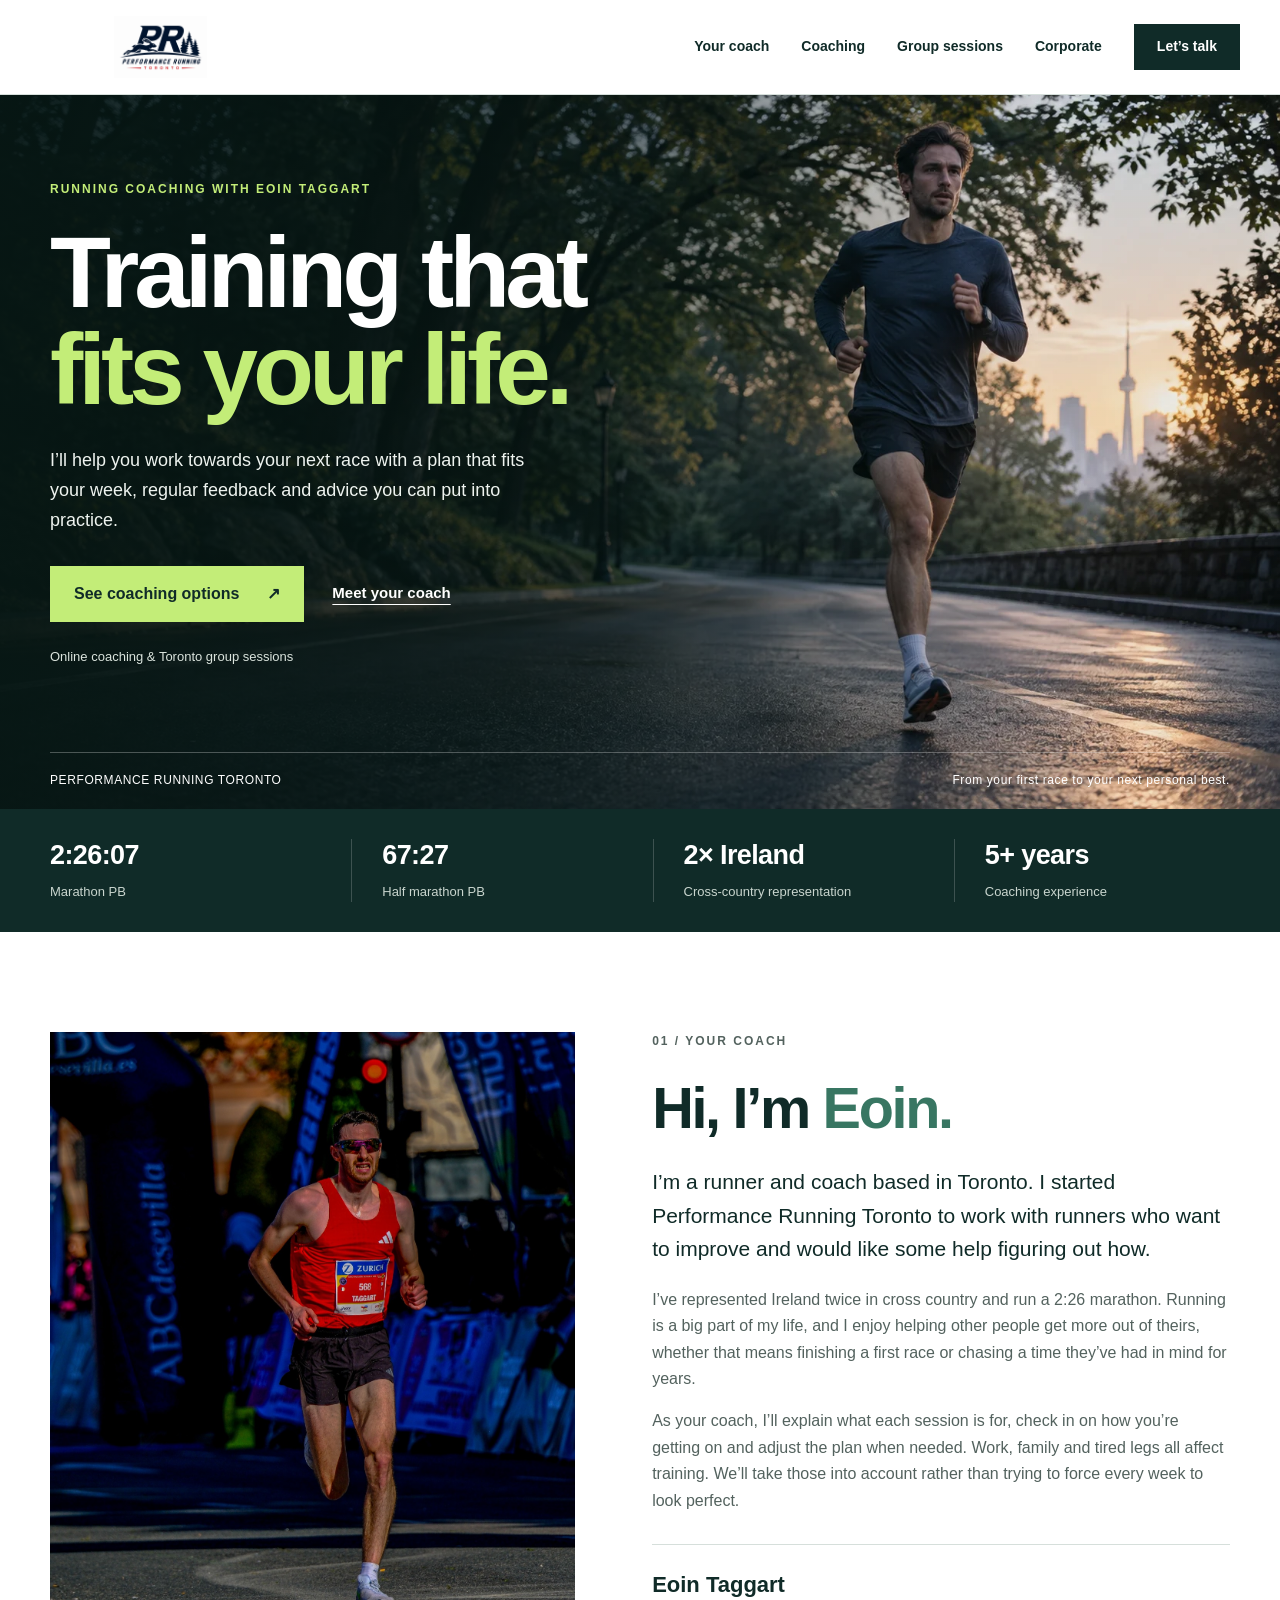
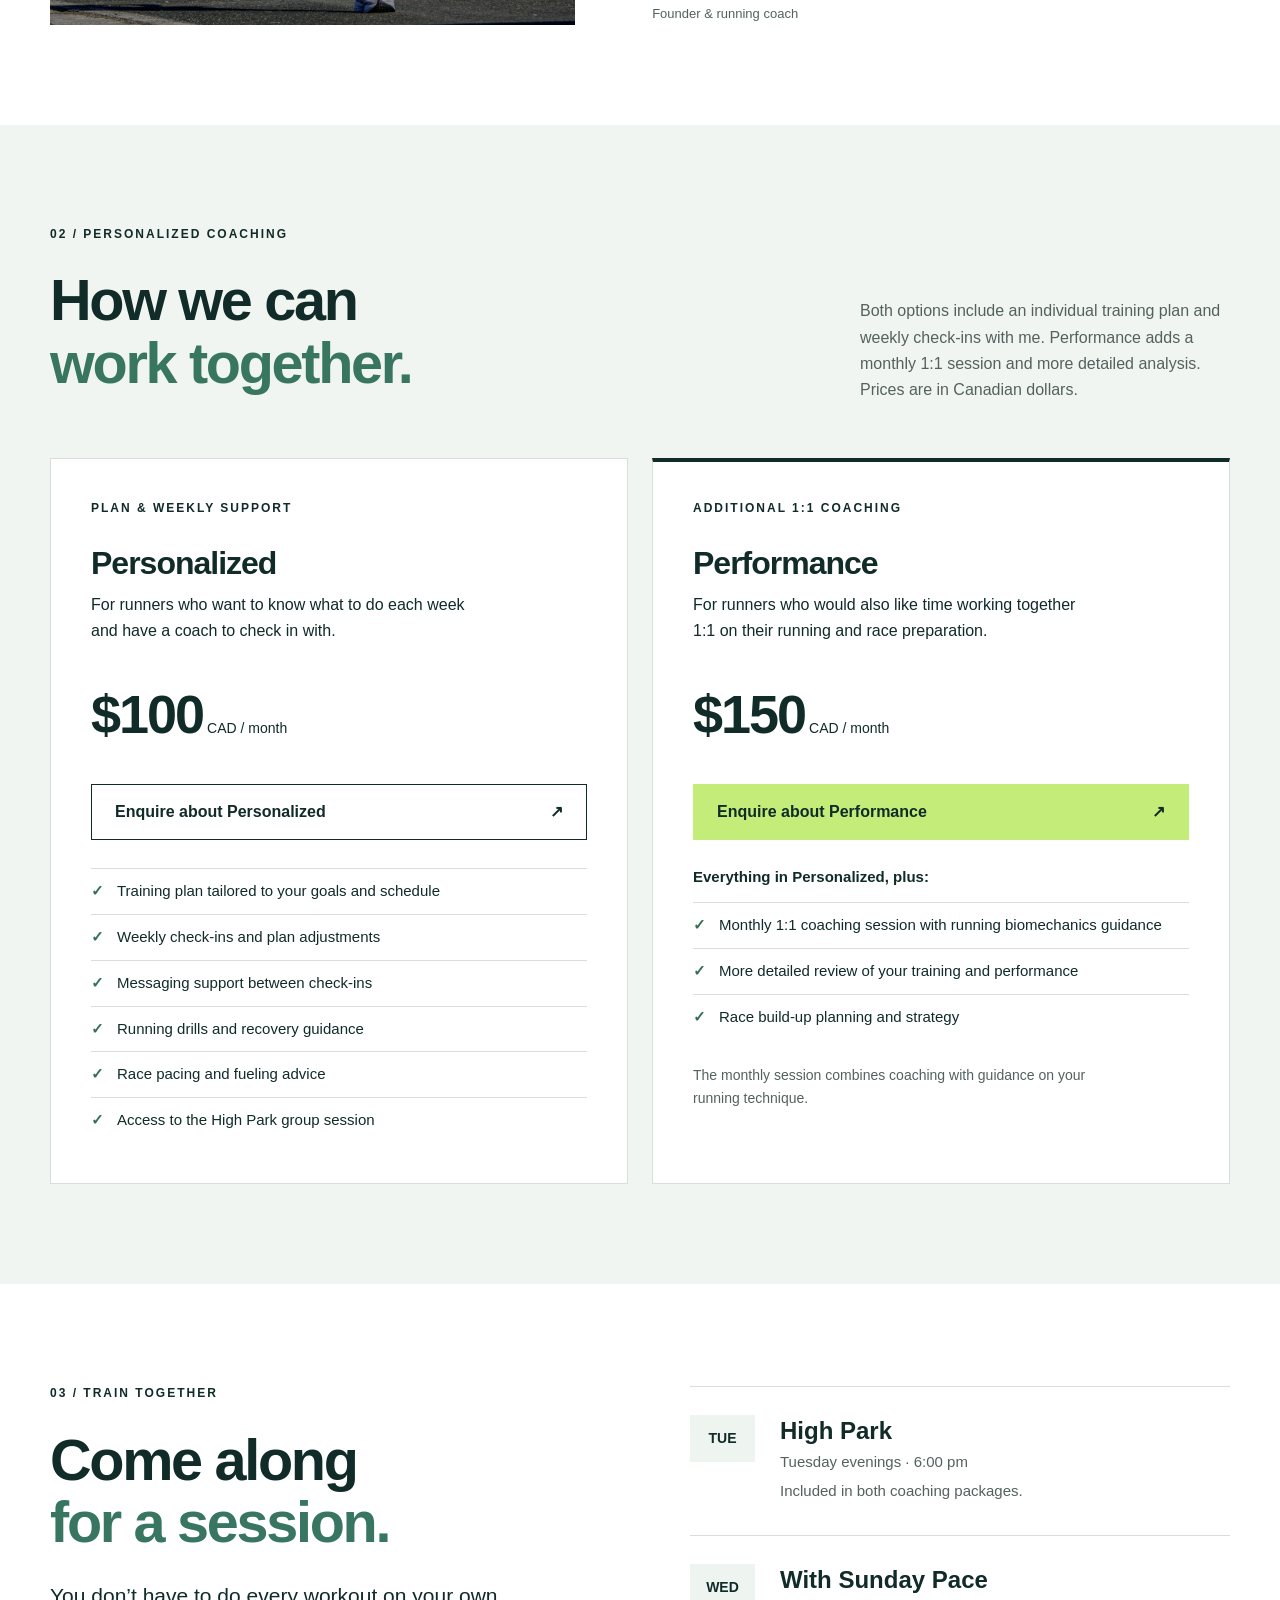
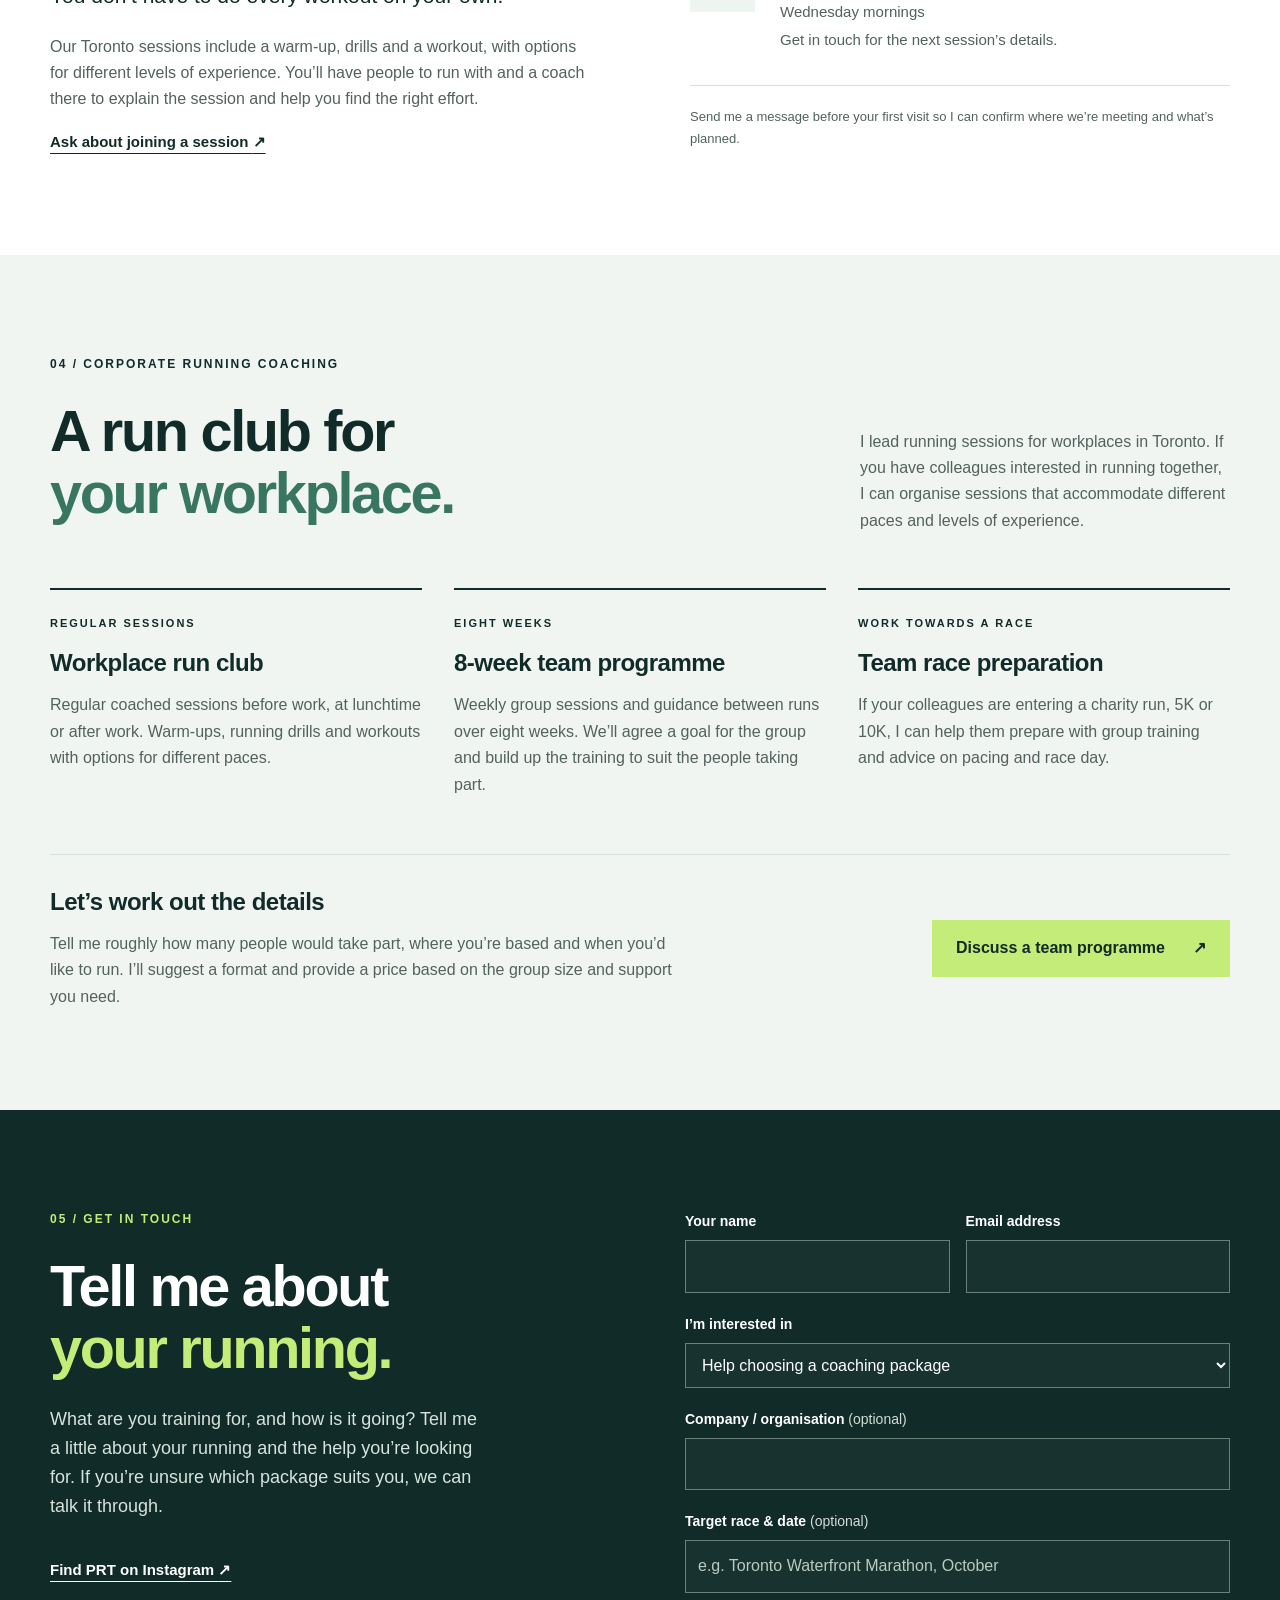
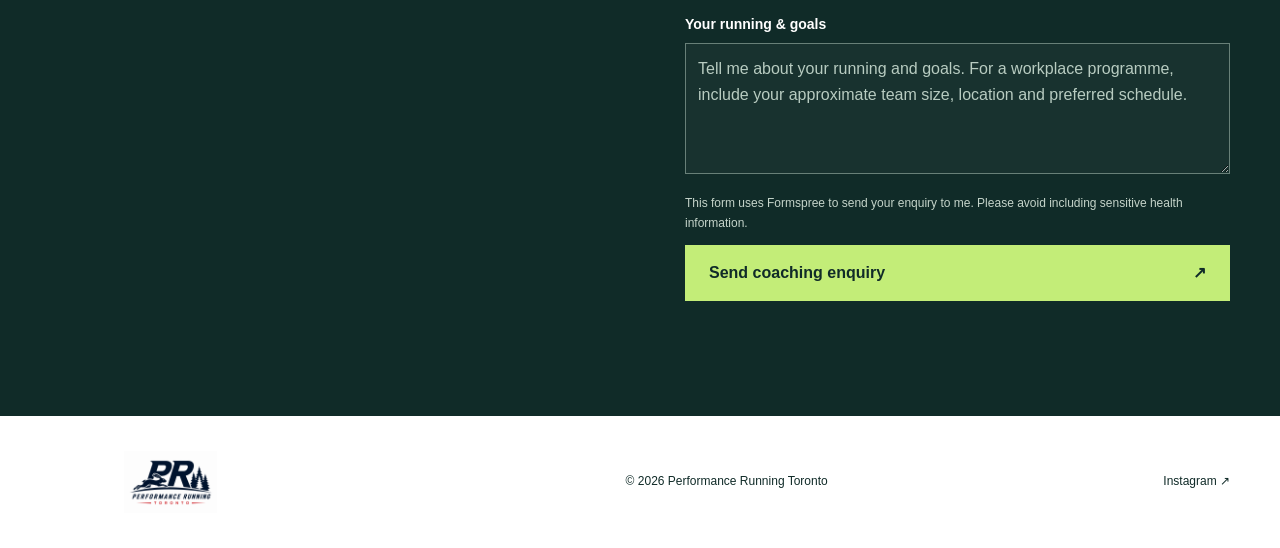
==== commit 98dc9971: "Rewrite website copy in a more personal and practical coaching voice" ====
--- a/index.html
+++ b/index.html
@@ -5,12 +5,12 @@
   <meta name="viewport" content="width=device-width, initial-scale=1">
   <meta name="theme-color" content="#102b28">
   <title>Personalized Running Coaching | Performance Running Toronto</title>
-  <meta name="description" content="Run with purpose. Personalized running coaching with Eoin Taggart, Irish international and 2:26 marathoner. Online plans and Toronto group sessions from CAD $100/month.">
+  <meta name="description" content="Running coaching with Eoin Taggart in Toronto and online. Individual training plans, weekly check-ins and practical race advice from CAD $100/month.">
   <link rel="canonical" href="https://performance-running.com/">
   <link rel="icon" href="favicon.ico" sizes="any">
   <meta property="og:type" content="website">
-  <meta property="og:title" content="Run with purpose. | Performance Running Toronto">
-  <meta property="og:description" content="Personal coaching. A plan built around you. Train with Eoin Taggart, online or in Toronto, from CAD $100/month.">
+  <meta property="og:title" content="Running coaching with Eoin Taggart | Performance Running Toronto">
+  <meta property="og:description" content="Work with Eoin Taggart on a training plan that fits your goals and schedule. Online coaching and Toronto group sessions from CAD $100/month.">
   <meta property="og:url" content="https://performance-running.com/">
   <meta property="og:image" content="https://performance-running.com/images/prt-hero.webp">
   <meta name="twitter:card" content="summary_large_image">
@@ -31,29 +31,29 @@
   <main id="main">
     <section class="hero" id="home" aria-labelledby="hero-title">
       <img class="hero-image" src="images/prt-hero.webp" width="1672" height="941" alt="" fetchpriority="high">
-      <div class="hero-content wrap"><p class="eyebrow">TORONTO ROOTS. YOUR NEXT FINISH LINE.</p><h1 id="hero-title">Run with<br><em>purpose.</em></h1><p class="hero-intro">Personal coaching. A plan built around you.<br>For your first race, your next PB, and the runner you want to become.</p><div class="actions"><a class="button" href="#services">Find your coaching plan <span aria-hidden="true">↗</span></a><a class="text-link" href="#about">Meet your coach</a></div><p class="hero-note">Online coaching & Toronto group sessions</p></div>
-      <div class="hero-bottom wrap"><span>PERFORMANCE RUNNING TORONTO</span><span>Built on consistency. Backed by experience.</span></div>
+      <div class="hero-content wrap"><p class="eyebrow">RUNNING COACHING WITH EOIN TAGGART</p><h1 id="hero-title">Training that<br><em>fits your life.</em></h1><p class="hero-intro">I’ll help you work towards your next race with a plan that fits your week, regular feedback and advice you can put into practice.</p><div class="actions"><a class="button" href="#services">See coaching options <span aria-hidden="true">↗</span></a><a class="text-link" href="#about">Meet your coach</a></div><p class="hero-note">Online coaching & Toronto group sessions</p></div>
+      <div class="hero-bottom wrap"><span>PERFORMANCE RUNNING TORONTO</span><span>From your first race to your next personal best.</span></div>
     </section>
     <div class="credentials" aria-label="Eoin’s running and coaching credentials"><div class="wrap stats"><div><strong>2:26:07</strong><span>Marathon PB</span></div><div><strong>67:27</strong><span>Half marathon PB</span></div><div><strong>2× Ireland</strong><span>Cross-country representation</span></div><div><strong>5+ years</strong><span>Coaching experience</span></div></div></div>
-    <section class="section wrap about about-with-photo" id="about"><figure class="coach-photo"><img src="images/eoin-taggart-seville-marathon.jpg" alt="Eoin Taggart running the Seville Marathon in a red racing vest" width="1365" height="2048" loading="lazy" decoding="async"></figure><div class="about-copy"><p class="eyebrow">01 / YOUR COACH</p><h2>A runner first.<br>A coach in<br><em>your corner.</em></h2><p class="intro">Hi, I’m Eoin Taggart. I founded Performance Running Toronto to help runners turn ambition into consistent, purposeful training.</p><p>I’ve represented Ireland twice in cross country and run a 2:26 marathon. But your plan starts with your experience, your schedule and your goals.</p><p>Whether you’re building towards your first finish line or chasing a personal best, we’ll focus on training you can sustain, understanding the purpose of each session, and arriving at race day prepared.</p><div class="signature">Eoin Taggart <span>Founder & running coach</span></div></div></section>
-    <section class="coaching section" id="services"><div class="wrap"><div class="section-heading"><div><p class="eyebrow">02 / PERSONALIZED COACHING</p><h2>Your goal.<br><em>Our starting line.</em></h2></div><p>Choose the support that suits you.<br>Both packages include a plan tailored to your running and your life. Prices in Canadian dollars.</p></div><div class="plans"><article class="plan"><p class="eyebrow">BUILD CONSISTENCY</p><h3>Personalized</h3><p>A clear plan and regular support to keep you moving forward.</p><p class="price">$100<span> CAD / month</span></p><a class="button button-outline" href="#contact" data-plan="Personalized — $100/month">Enquire about Personalized <span aria-hidden="true">↗</span></a><ul><li>Training plan tailored to your goals and schedule</li><li>Weekly check-ins and plan adjustments</li><li>Messaging support between check-ins</li><li>Running drills and recovery guidance</li><li>Race pacing and fueling advice</li><li>Access to the High Park group session</li></ul></article><article class="plan plan-featured"><p class="eyebrow">GO DEEPER</p><h3>Performance</h3><p>Closer individual support and a deeper understanding of your running.</p><p class="price">$150<span> CAD / month</span></p><a class="button" href="#contact" data-plan="Performance — $150/month">Enquire about Performance <span aria-hidden="true">↗</span></a><p class="includes">Everything in Personalized, plus:</p><ul><li>Monthly 1:1 coaching session with running biomechanics guidance</li><li>Deeper training and performance analysis</li><li>Race build-up planning and strategy</li></ul><p class="plan-note">Work on how you run, as well as how you train.</p></article></div></div></section>
-    <section class="section wrap group" id="group"><div><p class="eyebrow">03 / TRAIN TOGETHER</p><h2>Your plan.<br><em>Your people.</em></h2><p class="intro">Individual goals. Shared miles.</p><p>Join a Toronto session for structured training, encouragement and a reason to look forward to your next workout. Sessions accommodate different experience levels, with warm-ups, drills and purposeful running.</p><a class="text-link dark-link" href="#contact" data-plan="Toronto group sessions">Ask about joining a session <span aria-hidden="true">↗</span></a></div><div class="session-list"><article><span class="session-day">TUE</span><div><h3>High Park</h3><p>Tuesday evenings · 6:00 pm</p><p>Included in both coaching packages.</p></div></article><article><span class="session-day">WED</span><div><h3>With Sunday Pace</h3><p>Wednesday mornings</p><p>Get in touch for the next session’s details.</p></div></article><p class="session-note">Contact Eoin to confirm the meeting point and upcoming session before your first visit.</p></div></section>
+    <section class="section wrap about about-with-photo" id="about"><figure class="coach-photo"><img src="images/eoin-taggart-seville-marathon.jpg" alt="Eoin Taggart running the Seville Marathon in a red racing vest" width="1365" height="2048" loading="lazy" decoding="async"></figure><div class="about-copy"><p class="eyebrow">01 / YOUR COACH</p><h2>Hi, I’m <em>Eoin.</em></h2><p class="intro">I’m a runner and coach based in Toronto. I started Performance Running Toronto to work with runners who want to improve and would like some help figuring out how.</p><p>I’ve represented Ireland twice in cross country and run a 2:26 marathon. Running is a big part of my life, and I enjoy helping other people get more out of theirs, whether that means finishing a first race or chasing a time they’ve had in mind for years.</p><p>As your coach, I’ll explain what each session is for, check in on how you’re getting on and adjust the plan when needed. Work, family and tired legs all affect training. We’ll take those into account rather than trying to force every week to look perfect.</p><div class="signature">Eoin Taggart <span>Founder & running coach</span></div></div></section>
+    <section class="coaching section" id="services"><div class="wrap"><div class="section-heading"><div><p class="eyebrow">02 / PERSONALIZED COACHING</p><h2>How we can<br><em>work together.</em></h2></div><p>Both options include an individual training plan and weekly check-ins with me. Performance adds a monthly 1:1 session and more detailed analysis. Prices are in Canadian dollars.</p></div><div class="plans"><article class="plan"><p class="eyebrow">PLAN & WEEKLY SUPPORT</p><h3>Personalized</h3><p>For runners who want to know what to do each week and have a coach to check in with.</p><p class="price">$100<span> CAD / month</span></p><a class="button button-outline" href="#contact" data-plan="Personalized — $100/month">Enquire about Personalized <span aria-hidden="true">↗</span></a><ul><li>Training plan tailored to your goals and schedule</li><li>Weekly check-ins and plan adjustments</li><li>Messaging support between check-ins</li><li>Running drills and recovery guidance</li><li>Race pacing and fueling advice</li><li>Access to the High Park group session</li></ul></article><article class="plan plan-featured"><p class="eyebrow">ADDITIONAL 1:1 COACHING</p><h3>Performance</h3><p>For runners who would also like time working together 1:1 on their running and race preparation.</p><p class="price">$150<span> CAD / month</span></p><a class="button" href="#contact" data-plan="Performance — $150/month">Enquire about Performance <span aria-hidden="true">↗</span></a><p class="includes">Everything in Personalized, plus:</p><ul><li>Monthly 1:1 coaching session with running biomechanics guidance</li><li>More detailed review of your training and performance</li><li>Race build-up planning and strategy</li></ul><p class="plan-note">The monthly session combines coaching with guidance on your running technique.</p></article></div></div></section>
+    <section class="section wrap group" id="group"><div><p class="eyebrow">03 / TRAIN TOGETHER</p><h2>Come along<br><em>for a session.</em></h2><p class="intro">You don’t have to do every workout on your own.</p><p>Our Toronto sessions include a warm-up, drills and a workout, with options for different levels of experience. You’ll have people to run with and a coach there to explain the session and help you find the right effort.</p><a class="text-link dark-link" href="#contact" data-plan="Toronto group sessions">Ask about joining a session <span aria-hidden="true">↗</span></a></div><div class="session-list"><article><span class="session-day">TUE</span><div><h3>High Park</h3><p>Tuesday evenings · 6:00 pm</p><p>Included in both coaching packages.</p></div></article><article><span class="session-day">WED</span><div><h3>With Sunday Pace</h3><p>Wednesday mornings</p><p>Get in touch for the next session’s details.</p></div></article><p class="session-note">Send me a message before your first visit so I can confirm where we’re meeting and what’s planned.</p></div></section>
 
     <section class="corporate section" id="corporate" aria-labelledby="corporate-title">
       <div class="wrap">
         <div class="section-heading">
-          <div><p class="eyebrow">04 / CORPORATE RUNNING COACHING</p><h2 id="corporate-title">A stronger team.<br><em>One run at a time.</em></h2></div>
-          <p>Bring your colleagues together through running. Workplace programmes in Toronto, led by Eoin and adapted for beginners through to experienced runners.</p>
+          <div><p class="eyebrow">04 / CORPORATE RUNNING COACHING</p><h2 id="corporate-title">A run club for<br><em>your workplace.</em></h2></div>
+          <p>I lead running sessions for workplaces in Toronto. If you have colleagues interested in running together, I can organise sessions that accommodate different paces and levels of experience.</p>
         </div>
         <div class="corporate-options">
-          <article><p class="eyebrow">BUILD A ROUTINE</p><h3>Workplace run club</h3><p>Regular coached sessions before work, at lunchtime or after work. Warm-ups, running drills and workouts with options for different paces.</p></article>
-          <article><p class="eyebrow">START TOGETHER</p><h3>8-week team programme</h3><p>A structured introduction to consistent running, with weekly group sessions and guidance between sessions. Build towards a shared goal at a pace that suits your team.</p></article>
-          <article><p class="eyebrow">SHARE A FINISH LINE</p><h3>Team race preparation</h3><p>Prepare together for a charity run, 5K or 10K. Give your team a clear training focus, with advice on pacing and preparing for race day.</p></article>
+          <article><p class="eyebrow">REGULAR SESSIONS</p><h3>Workplace run club</h3><p>Regular coached sessions before work, at lunchtime or after work. Warm-ups, running drills and workouts with options for different paces.</p></article>
+          <article><p class="eyebrow">EIGHT WEEKS</p><h3>8-week team programme</h3><p>Weekly group sessions and guidance between runs over eight weeks. We’ll agree a goal for the group and build up the training to suit the people taking part.</p></article>
+          <article><p class="eyebrow">WORK TOWARDS A RACE</p><h3>Team race preparation</h3><p>If your colleagues are entering a charity run, 5K or 10K, I can help them prepare with group training and advice on pacing and race day.</p></article>
         </div>
-        <div class="corporate-enquiry"><div><h3>Built around your workplace</h3><p>We’ll agree the location, schedule and format around your team’s experience and goals. Contact for pricing based on group size, programme length and support.</p></div><a class="button" href="#contact" data-plan="Corporate running coaching">Discuss a team programme <span aria-hidden="true">↗</span></a></div>
+        <div class="corporate-enquiry"><div><h3>Let’s work out the details</h3><p>Tell me roughly how many people would take part, where you’re based and when you’d like to run. I’ll suggest a format and provide a price based on the group size and support you need.</p></div><a class="button" href="#contact" data-plan="Corporate running coaching">Discuss a team programme <span aria-hidden="true">↗</span></a></div>
       </div>
     </section>
-    <section class="contact section" id="contact"><div class="wrap contact-grid"><div><p class="eyebrow">05 / TAKE THE FIRST STEP</p><h2>What are you<br><em>running towards?</em></h2><p class="intro">Tell me a little about your running and what you’d like to achieve. We’ll work out the right next step together.</p><a class="text-link" href="https://www.instagram.com/pr_toronto/" target="_blank" rel="noopener noreferrer">Find PRT on Instagram <span aria-hidden="true">↗</span></a></div><form action="https://formspree.io/f/xblawqwn" method="POST"><input type="hidden" name="_subject" value="New PRT coaching enquiry"><div class="form-row"><div><label for="name">Your name</label><input id="name" name="name" autocomplete="name" required maxlength="120"></div><div><label for="email">Email address</label><input id="email" name="email" type="email" autocomplete="email" required maxlength="254"></div></div><label for="interest">I’m interested in</label><select id="interest" name="interest"><option>Help choosing a coaching package</option><option>Personalized — $100/month</option><option>Performance — $150/month</option><option>Toronto group sessions</option><option>Corporate running coaching</option></select><label for="company">Company / organisation <span>(optional)</span></label><input id="company" name="company" autocomplete="organization" maxlength="200"><label for="race">Target race & date <span>(optional)</span></label><input id="race" name="race" placeholder="e.g. Toronto Waterfront Marathon, October" maxlength="200"><label for="message">Your running & goals</label><textarea id="message" name="message" rows="4" placeholder="Tell me about your running and goals. For a workplace programme, include your approximate team size, location and preferred schedule." required maxlength="5000"></textarea><p class="privacy-note">Your details are sent through Formspree so Eoin can respond to your enquiry. Please avoid including sensitive health information.</p><button class="button" type="submit">Send coaching enquiry <span aria-hidden="true">↗</span></button><p id="form-status" role="status" aria-live="polite"></p></form></div></section>
+    <section class="contact section" id="contact"><div class="wrap contact-grid"><div><p class="eyebrow">05 / GET IN TOUCH</p><h2>Tell me about<br><em>your running.</em></h2><p class="intro">What are you training for, and how is it going? Tell me a little about your running and the help you’re looking for. If you’re unsure which package suits you, we can talk it through.</p><a class="text-link" href="https://www.instagram.com/pr_toronto/" target="_blank" rel="noopener noreferrer">Find PRT on Instagram <span aria-hidden="true">↗</span></a></div><form action="https://formspree.io/f/xblawqwn" method="POST"><input type="hidden" name="_subject" value="New PRT coaching enquiry"><div class="form-row"><div><label for="name">Your name</label><input id="name" name="name" autocomplete="name" required maxlength="120"></div><div><label for="email">Email address</label><input id="email" name="email" type="email" autocomplete="email" required maxlength="254"></div></div><label for="interest">I’m interested in</label><select id="interest" name="interest"><option>Help choosing a coaching package</option><option>Personalized — $100/month</option><option>Performance — $150/month</option><option>Toronto group sessions</option><option>Corporate running coaching</option></select><label for="company">Company / organisation <span>(optional)</span></label><input id="company" name="company" autocomplete="organization" maxlength="200"><label for="race">Target race & date <span>(optional)</span></label><input id="race" name="race" placeholder="e.g. Toronto Waterfront Marathon, October" maxlength="200"><label for="message">Your running & goals</label><textarea id="message" name="message" rows="4" placeholder="Tell me about your running and goals. For a workplace programme, include your approximate team size, location and preferred schedule." required maxlength="5000"></textarea><p class="privacy-note">This form uses Formspree to send your enquiry to me. Please avoid including sensitive health information.</p><button class="button" type="submit">Send coaching enquiry <span aria-hidden="true">↗</span></button><p id="form-status" role="status" aria-live="polite"></p></form></div></section>
   </main>
   <footer class="wrap"><a class="brand" href="#home"><img class="brand-logo" src="Updated_Logo_2026.png" alt="Performance Running Toronto"></a><p>© <span id="year">2026</span> Performance Running Toronto</p><a href="https://www.instagram.com/pr_toronto/" target="_blank" rel="noopener noreferrer">Instagram ↗</a></footer>
 </body>
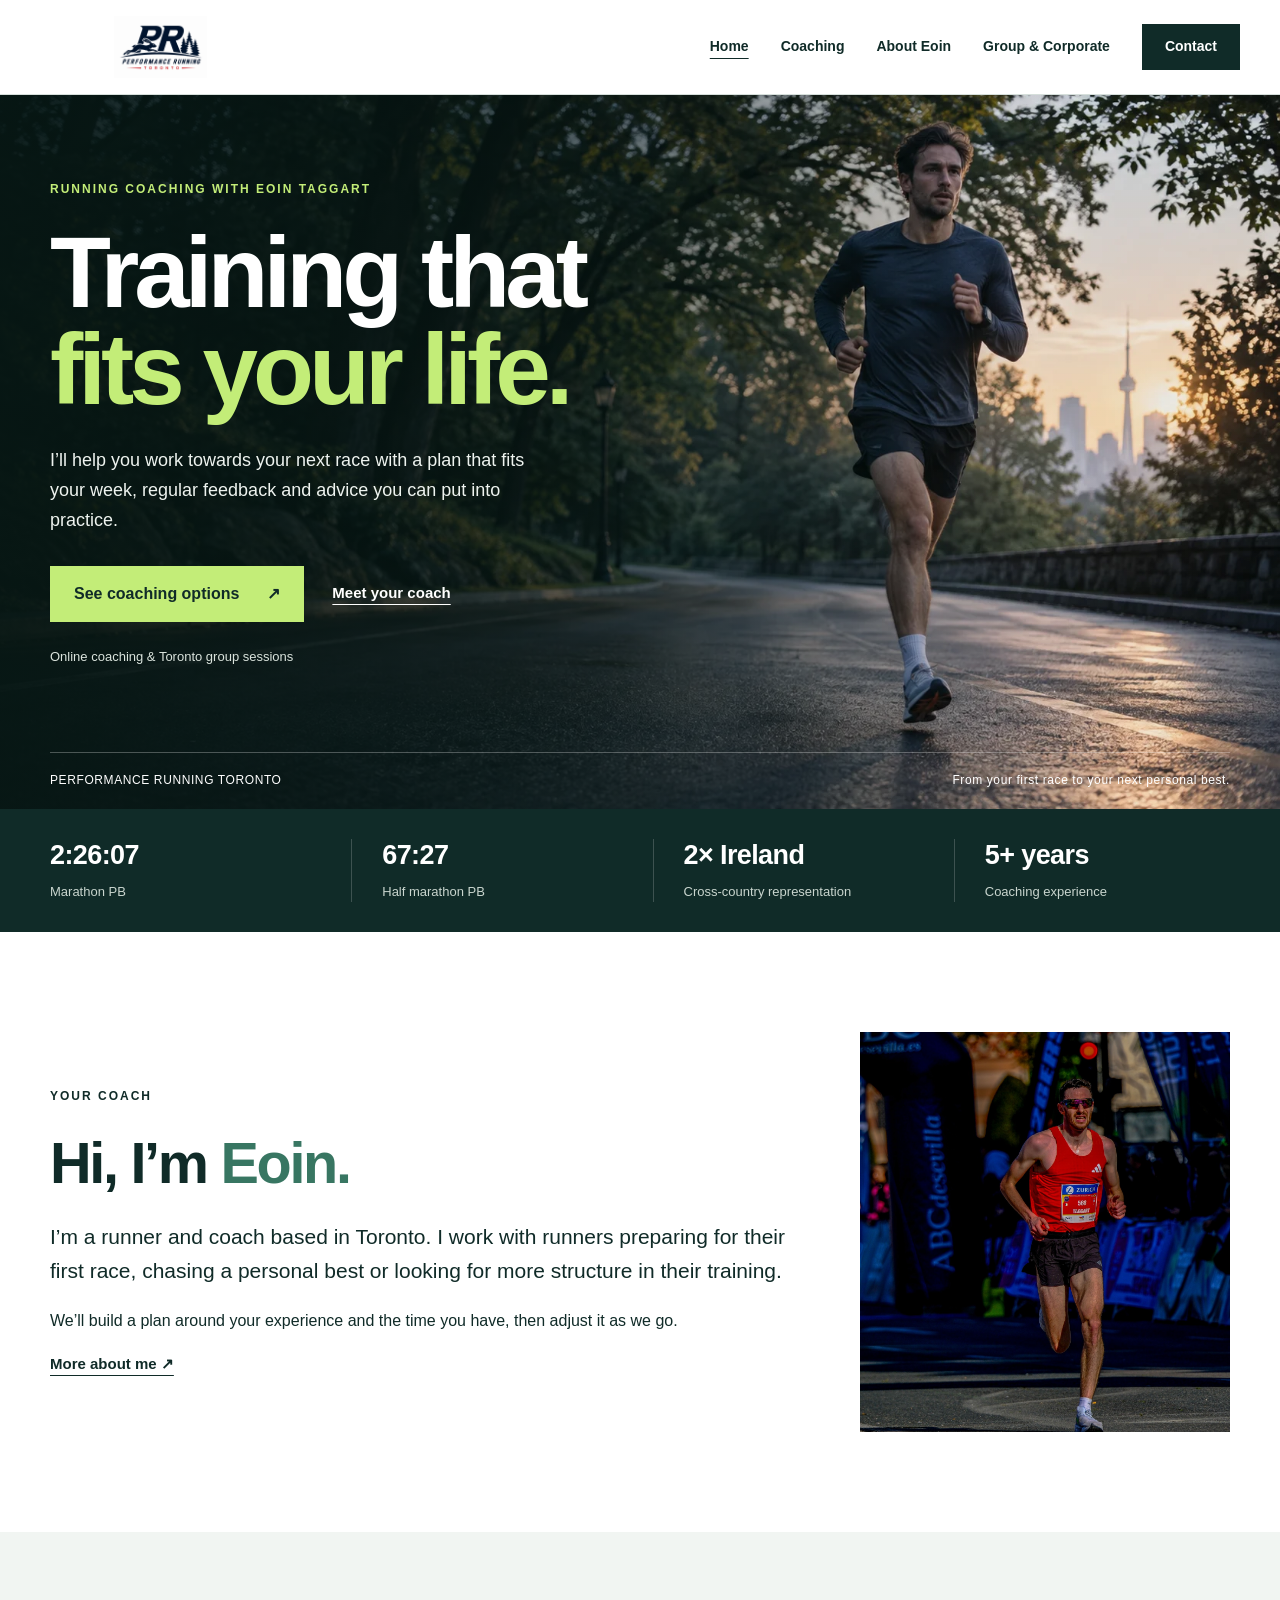
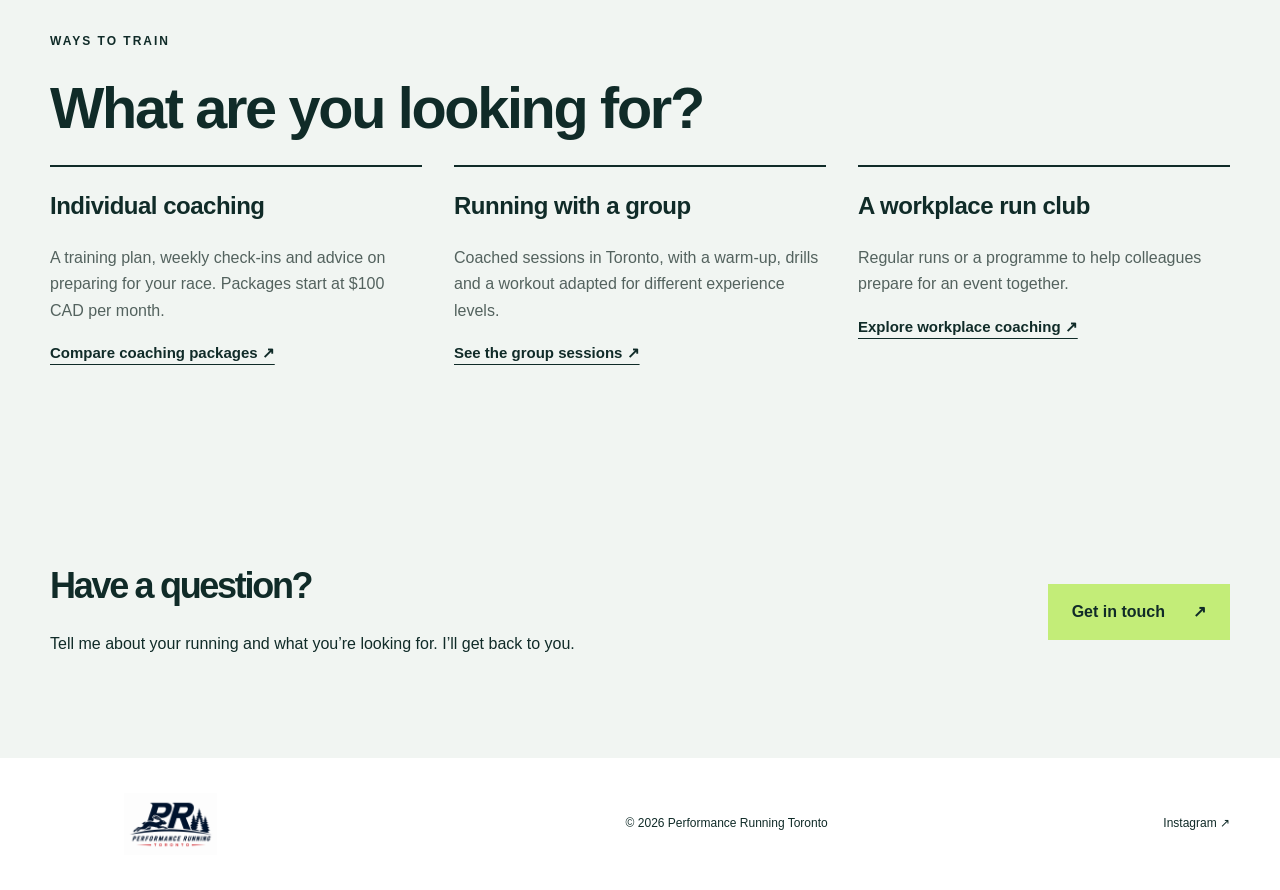
==== commit 54e54b2f: "Organize PRT website into five pages with shared navigation and coaching enquiry links" ====
--- a/index.html
+++ b/index.html
@@ -1,60 +1,40 @@
 <!DOCTYPE html>
+
 <html lang="en-CA">
 <head>
-  <meta charset="UTF-8">
-  <meta name="viewport" content="width=device-width, initial-scale=1">
-  <meta name="theme-color" content="#102b28">
-  <title>Personalized Running Coaching | Performance Running Toronto</title>
-  <meta name="description" content="Running coaching with Eoin Taggart in Toronto and online. Individual training plans, weekly check-ins and practical race advice from CAD $100/month.">
-  <link rel="canonical" href="https://performance-running.com/">
-  <link rel="icon" href="favicon.ico" sizes="any">
-  <meta property="og:type" content="website">
-  <meta property="og:title" content="Running coaching with Eoin Taggart | Performance Running Toronto">
-  <meta property="og:description" content="Work with Eoin Taggart on a training plan that fits your goals and schedule. Online coaching and Toronto group sessions from CAD $100/month.">
-  <meta property="og:url" content="https://performance-running.com/">
-  <meta property="og:image" content="https://performance-running.com/images/prt-hero.webp">
-  <meta name="twitter:card" content="summary_large_image">
-  <link rel="preload" as="image" href="images/prt-hero.webp">
-  <link rel="stylesheet" href="styles.css?v=corporate-20260911">
-  <script src="script.js" defer></script>
-  <script type="application/ld+json">
+<meta charset="utf-8"/>
+<meta content="width=device-width, initial-scale=1" name="viewport"/>
+<meta content="#102b28" name="theme-color"/>
+<title>Running coaching with Eoin Taggart | Performance Running Toronto</title>
+<meta content="Individual running coaching, Toronto group sessions and workplace run clubs with Eoin Taggart. Find the support that suits your running." name="description"/>
+<link href="https://performance-running.com/" rel="canonical"/>
+<link href="/favicon.ico" rel="icon" sizes="any"/>
+<meta content="website" property="og:type"/>
+<meta content="Running coaching with Eoin Taggart | Performance Running Toronto" property="og:title"/>
+<meta content="Individual running coaching, Toronto group sessions and workplace run clubs with Eoin Taggart. Find the support that suits your running." property="og:description"/>
+<meta content="https://performance-running.com/" property="og:url"/>
+<meta content="https://performance-running.com/images/prt-hero.webp" property="og:image"/>
+<meta content="summary_large_image" name="twitter:card"/>
+<link as="image" href="/images/prt-hero.webp" rel="preload"/>
+<link href="/styles.css?v=pages-20261028" rel="stylesheet"/>
+<script defer="" src="/script.js?v=pages-20261028"></script>
+<script type="application/ld+json">
   {"@context":"https://schema.org","@type":"Organization","name":"Performance Running Toronto","url":"https://performance-running.com/","logo":"https://performance-running.com/logo.png","sameAs":["https://www.instagram.com/pr_toronto/"],"founder":{"@type":"Person","name":"Eoin Taggart"},"description":"Personalized running coaching, online training plans and Toronto group sessions."}
   </script>
 </head>
 <body>
-  <a class="skip-link" href="#main">Skip to content</a>
-  <header class="header">
-    <a class="brand" href="#home" aria-label="Performance Running Toronto home"><img class="brand-logo" src="Updated_Logo_2026.png" alt="Performance Running Toronto"></a>
-    <button class="menu-toggle" type="button" aria-expanded="false" aria-controls="navigation" hidden>Menu <span aria-hidden="true">☰</span></button>
-    <nav id="navigation" aria-label="Main navigation"><a href="#about">Your coach</a><a href="#services">Coaching</a><a href="#group">Group sessions</a><a href="#corporate">Corporate</a><a class="button button-small" href="#contact">Let’s talk</a></nav>
-  </header>
-  <main id="main">
-    <section class="hero" id="home" aria-labelledby="hero-title">
-      <img class="hero-image" src="images/prt-hero.webp" width="1672" height="941" alt="" fetchpriority="high">
-      <div class="hero-content wrap"><p class="eyebrow">RUNNING COACHING WITH EOIN TAGGART</p><h1 id="hero-title">Training that<br><em>fits your life.</em></h1><p class="hero-intro">I’ll help you work towards your next race with a plan that fits your week, regular feedback and advice you can put into practice.</p><div class="actions"><a class="button" href="#services">See coaching options <span aria-hidden="true">↗</span></a><a class="text-link" href="#about">Meet your coach</a></div><p class="hero-note">Online coaching & Toronto group sessions</p></div>
-      <div class="hero-bottom wrap"><span>PERFORMANCE RUNNING TORONTO</span><span>From your first race to your next personal best.</span></div>
-    </section>
-    <div class="credentials" aria-label="Eoin’s running and coaching credentials"><div class="wrap stats"><div><strong>2:26:07</strong><span>Marathon PB</span></div><div><strong>67:27</strong><span>Half marathon PB</span></div><div><strong>2× Ireland</strong><span>Cross-country representation</span></div><div><strong>5+ years</strong><span>Coaching experience</span></div></div></div>
-    <section class="section wrap about about-with-photo" id="about"><figure class="coach-photo"><img src="images/eoin-taggart-seville-marathon.jpg" alt="Eoin Taggart running the Seville Marathon in a red racing vest" width="1365" height="2048" loading="lazy" decoding="async"></figure><div class="about-copy"><p class="eyebrow">01 / YOUR COACH</p><h2>Hi, I’m <em>Eoin.</em></h2><p class="intro">I’m a runner and coach based in Toronto. I started Performance Running Toronto to work with runners who want to improve and would like some help figuring out how.</p><p>I’ve represented Ireland twice in cross country and run a 2:26 marathon. Running is a big part of my life, and I enjoy helping other people get more out of theirs, whether that means finishing a first race or chasing a time they’ve had in mind for years.</p><p>As your coach, I’ll explain what each session is for, check in on how you’re getting on and adjust the plan when needed. Work, family and tired legs all affect training. We’ll take those into account rather than trying to force every week to look perfect.</p><div class="signature">Eoin Taggart <span>Founder & running coach</span></div></div></section>
-    <section class="coaching section" id="services"><div class="wrap"><div class="section-heading"><div><p class="eyebrow">02 / PERSONALIZED COACHING</p><h2>How we can<br><em>work together.</em></h2></div><p>Both options include an individual training plan and weekly check-ins with me. Performance adds a monthly 1:1 session and more detailed analysis. Prices are in Canadian dollars.</p></div><div class="plans"><article class="plan"><p class="eyebrow">PLAN & WEEKLY SUPPORT</p><h3>Personalized</h3><p>For runners who want to know what to do each week and have a coach to check in with.</p><p class="price">$100<span> CAD / month</span></p><a class="button button-outline" href="#contact" data-plan="Personalized — $100/month">Enquire about Personalized <span aria-hidden="true">↗</span></a><ul><li>Training plan tailored to your goals and schedule</li><li>Weekly check-ins and plan adjustments</li><li>Messaging support between check-ins</li><li>Running drills and recovery guidance</li><li>Race pacing and fueling advice</li><li>Access to the High Park group session</li></ul></article><article class="plan plan-featured"><p class="eyebrow">ADDITIONAL 1:1 COACHING</p><h3>Performance</h3><p>For runners who would also like time working together 1:1 on their running and race preparation.</p><p class="price">$150<span> CAD / month</span></p><a class="button" href="#contact" data-plan="Performance — $150/month">Enquire about Performance <span aria-hidden="true">↗</span></a><p class="includes">Everything in Personalized, plus:</p><ul><li>Monthly 1:1 coaching session with running biomechanics guidance</li><li>More detailed review of your training and performance</li><li>Race build-up planning and strategy</li></ul><p class="plan-note">The monthly session combines coaching with guidance on your running technique.</p></article></div></div></section>
-    <section class="section wrap group" id="group"><div><p class="eyebrow">03 / TRAIN TOGETHER</p><h2>Come along<br><em>for a session.</em></h2><p class="intro">You don’t have to do every workout on your own.</p><p>Our Toronto sessions include a warm-up, drills and a workout, with options for different levels of experience. You’ll have people to run with and a coach there to explain the session and help you find the right effort.</p><a class="text-link dark-link" href="#contact" data-plan="Toronto group sessions">Ask about joining a session <span aria-hidden="true">↗</span></a></div><div class="session-list"><article><span class="session-day">TUE</span><div><h3>High Park</h3><p>Tuesday evenings · 6:00 pm</p><p>Included in both coaching packages.</p></div></article><article><span class="session-day">WED</span><div><h3>With Sunday Pace</h3><p>Wednesday mornings</p><p>Get in touch for the next session’s details.</p></div></article><p class="session-note">Send me a message before your first visit so I can confirm where we’re meeting and what’s planned.</p></div></section>
-
-    <section class="corporate section" id="corporate" aria-labelledby="corporate-title">
-      <div class="wrap">
-        <div class="section-heading">
-          <div><p class="eyebrow">04 / CORPORATE RUNNING COACHING</p><h2 id="corporate-title">A run club for<br><em>your workplace.</em></h2></div>
-          <p>I lead running sessions for workplaces in Toronto. If you have colleagues interested in running together, I can organise sessions that accommodate different paces and levels of experience.</p>
-        </div>
-        <div class="corporate-options">
-          <article><p class="eyebrow">REGULAR SESSIONS</p><h3>Workplace run club</h3><p>Regular coached sessions before work, at lunchtime or after work. Warm-ups, running drills and workouts with options for different paces.</p></article>
-          <article><p class="eyebrow">EIGHT WEEKS</p><h3>8-week team programme</h3><p>Weekly group sessions and guidance between runs over eight weeks. We’ll agree a goal for the group and build up the training to suit the people taking part.</p></article>
-          <article><p class="eyebrow">WORK TOWARDS A RACE</p><h3>Team race preparation</h3><p>If your colleagues are entering a charity run, 5K or 10K, I can help them prepare with group training and advice on pacing and race day.</p></article>
-        </div>
-        <div class="corporate-enquiry"><div><h3>Let’s work out the details</h3><p>Tell me roughly how many people would take part, where you’re based and when you’d like to run. I’ll suggest a format and provide a price based on the group size and support you need.</p></div><a class="button" href="#contact" data-plan="Corporate running coaching">Discuss a team programme <span aria-hidden="true">↗</span></a></div>
-      </div>
-    </section>
-    <section class="contact section" id="contact"><div class="wrap contact-grid"><div><p class="eyebrow">05 / GET IN TOUCH</p><h2>Tell me about<br><em>your running.</em></h2><p class="intro">What are you training for, and how is it going? Tell me a little about your running and the help you’re looking for. If you’re unsure which package suits you, we can talk it through.</p><a class="text-link" href="https://www.instagram.com/pr_toronto/" target="_blank" rel="noopener noreferrer">Find PRT on Instagram <span aria-hidden="true">↗</span></a></div><form action="https://formspree.io/f/xblawqwn" method="POST"><input type="hidden" name="_subject" value="New PRT coaching enquiry"><div class="form-row"><div><label for="name">Your name</label><input id="name" name="name" autocomplete="name" required maxlength="120"></div><div><label for="email">Email address</label><input id="email" name="email" type="email" autocomplete="email" required maxlength="254"></div></div><label for="interest">I’m interested in</label><select id="interest" name="interest"><option>Help choosing a coaching package</option><option>Personalized — $100/month</option><option>Performance — $150/month</option><option>Toronto group sessions</option><option>Corporate running coaching</option></select><label for="company">Company / organisation <span>(optional)</span></label><input id="company" name="company" autocomplete="organization" maxlength="200"><label for="race">Target race & date <span>(optional)</span></label><input id="race" name="race" placeholder="e.g. Toronto Waterfront Marathon, October" maxlength="200"><label for="message">Your running & goals</label><textarea id="message" name="message" rows="4" placeholder="Tell me about your running and goals. For a workplace programme, include your approximate team size, location and preferred schedule." required maxlength="5000"></textarea><p class="privacy-note">This form uses Formspree to send your enquiry to me. Please avoid including sensitive health information.</p><button class="button" type="submit">Send coaching enquiry <span aria-hidden="true">↗</span></button><p id="form-status" role="status" aria-live="polite"></p></form></div></section>
-  </main>
-  <footer class="wrap"><a class="brand" href="#home"><img class="brand-logo" src="Updated_Logo_2026.png" alt="Performance Running Toronto"></a><p>© <span id="year">2026</span> Performance Running Toronto</p><a href="https://www.instagram.com/pr_toronto/" target="_blank" rel="noopener noreferrer">Instagram ↗</a></footer>
+<a class="skip-link" href="#main">Skip to content</a>
+<header class="header">
+<a aria-label="Performance Running Toronto home" class="brand" href="/"><img alt="Performance Running Toronto" class="brand-logo" src="/Updated_Logo_2026.png"/></a>
+<button aria-controls="navigation" aria-expanded="false" class="menu-toggle" hidden="" type="button">Menu <span aria-hidden="true">☰</span></button>
+<nav aria-label="Main navigation" id="navigation"><a aria-current="page" href="/">Home</a><a href="/coaching/">Coaching</a><a href="/about/">About Eoin</a><a href="/group-corporate/">Group &amp; Corporate</a><a class="button button-small" href="/contact/">Contact</a></nav>
+</header>
+<main id="main"><section aria-labelledby="hero-title" class="hero" id="home">
+<img alt="" class="hero-image" fetchpriority="high" height="941" src="/images/prt-hero.webp" width="1672"/>
+<div class="hero-content wrap"><p class="eyebrow">RUNNING COACHING WITH EOIN TAGGART</p><h1 id="hero-title">Training that<br/><em>fits your life.</em></h1><p class="hero-intro">I’ll help you work towards your next race with a plan that fits your week, regular feedback and advice you can put into practice.</p><div class="actions"><a class="button" href="/coaching/">See coaching options <span aria-hidden="true">↗</span></a><a class="text-link" href="/about/">Meet your coach</a></div><p class="hero-note">Online coaching &amp; Toronto group sessions</p></div>
+<div class="hero-bottom wrap"><span>PERFORMANCE RUNNING TORONTO</span><span>From your first race to your next personal best.</span></div>
+</section><div aria-label="Eoin’s running and coaching credentials" class="credentials"><div class="wrap stats"><div><strong>2:26:07</strong><span>Marathon PB</span></div><div><strong>67:27</strong><span>Half marathon PB</span></div><div><strong>2× Ireland</strong><span>Cross-country representation</span></div><div><strong>5+ years</strong><span>Coaching experience</span></div></div></div><section class="section wrap home-intro"><div><p class="eyebrow">YOUR COACH</p><h2>Hi, I’m <em>Eoin.</em></h2><p class="intro">I’m a runner and coach based in Toronto. I work with runners preparing for their first race, chasing a personal best or looking for more structure in their training.</p><p>We’ll build a plan around your experience and the time you have, then adjust it as we go.</p><a class="text-link dark-link" href="/about/">More about me ↗</a></div><img alt="Eoin Taggart running the Seville Marathon" height="2048" loading="lazy" src="/images/eoin-taggart-seville-marathon.jpg" width="1365"/></section>
+<section class="section coaching"><div class="wrap"><p class="eyebrow">WAYS TO TRAIN</p><h2>What are you looking for?</h2><div class="home-options"><article><h3>Individual coaching</h3><p>A training plan, weekly check-ins and advice on preparing for your race. Packages start at $100 CAD per month.</p><a class="text-link dark-link" href="/coaching/">Compare coaching packages ↗</a></article><article><h3>Running with a group</h3><p>Coached sessions in Toronto, with a warm-up, drills and a workout adapted for different experience levels.</p><a class="text-link dark-link" href="/group-corporate/">See the group sessions ↗</a></article><article><h3>A workplace run club</h3><p>Regular runs or a programme to help colleagues prepare for an event together.</p><a class="text-link dark-link" href="/group-corporate/#corporate">Explore workplace coaching ↗</a></article></div></div></section><section class="section coaching"><div class="wrap page-cta"><div><h2>Have a question?</h2><p>Tell me about your running and what you’re looking for. I’ll get back to you.</p></div><a class="button" href="/contact/">Get in touch <span aria-hidden="true">↗</span></a></div></section></main>
+<footer class="wrap"><a class="brand" href="/"><img alt="Performance Running Toronto" class="brand-logo" src="/Updated_Logo_2026.png"/></a><p>© <span id="year">2026</span> Performance Running Toronto</p><a href="https://www.instagram.com/pr_toronto/" rel="noopener noreferrer" target="_blank">Instagram ↗</a></footer>
 </body>
 </html>
--- a/styles.css
+++ b/styles.css
@@ -28,3 +28,17 @@
 .corporate-enquiry .button{flex-shrink:0}
 @media(min-width:801px) and (max-width:1100px){.header{gap:16px}.header .brand-logo{width:180px}nav{gap:16px;font-size:13px}.corporate-enquiry{align-items:flex-start;flex-direction:column}}
 @media(max-width:800px){.corporate-options{grid-template-columns:1fr;gap:24px}.corporate-enquiry{align-items:flex-start;flex-direction:column}.corporate-enquiry .button{max-width:100%}}
+
+/* Shared layouts for the five-page website. */
+nav a[aria-current="page"]{text-decoration:underline;text-underline-offset:7px}
+.page-title{font-size:clamp(38px,4.5vw,62px);letter-spacing:-2.3px;line-height:1.08;margin-bottom:26px}
+.page-title em{color:#387662}.contact .page-title em{color:var(--green)}
+.home-intro{display:grid;grid-template-columns:1.4fr .7fr;gap:70px;align-items:center}
+.home-intro img{display:block;width:100%;height:400px;object-fit:cover;object-position:center}
+.home-options{display:grid;grid-template-columns:repeat(3,minmax(0,1fr));gap:32px}
+.home-options article{border-top:2px solid var(--ink);padding-top:24px}
+.home-options h3{font-size:24px;line-height:1.25;letter-spacing:-.5px}
+.home-options p{color:var(--muted)}
+.page-cta{display:flex;justify-content:space-between;align-items:center;gap:32px}.page-cta h2{font-size:36px}.page-cta p{margin-bottom:0}.page-cta .button{flex-shrink:0}
+@media(min-width:801px) and (max-width:1100px){nav{gap:14px}.header .brand-logo{width:160px}}
+@media(max-width:800px){.home-intro,.home-options{grid-template-columns:1fr;gap:32px}.home-intro img{max-width:320px;height:380px;justify-self:center}.page-cta{align-items:flex-start;flex-direction:column}.page-title{letter-spacing:-1.4px}}
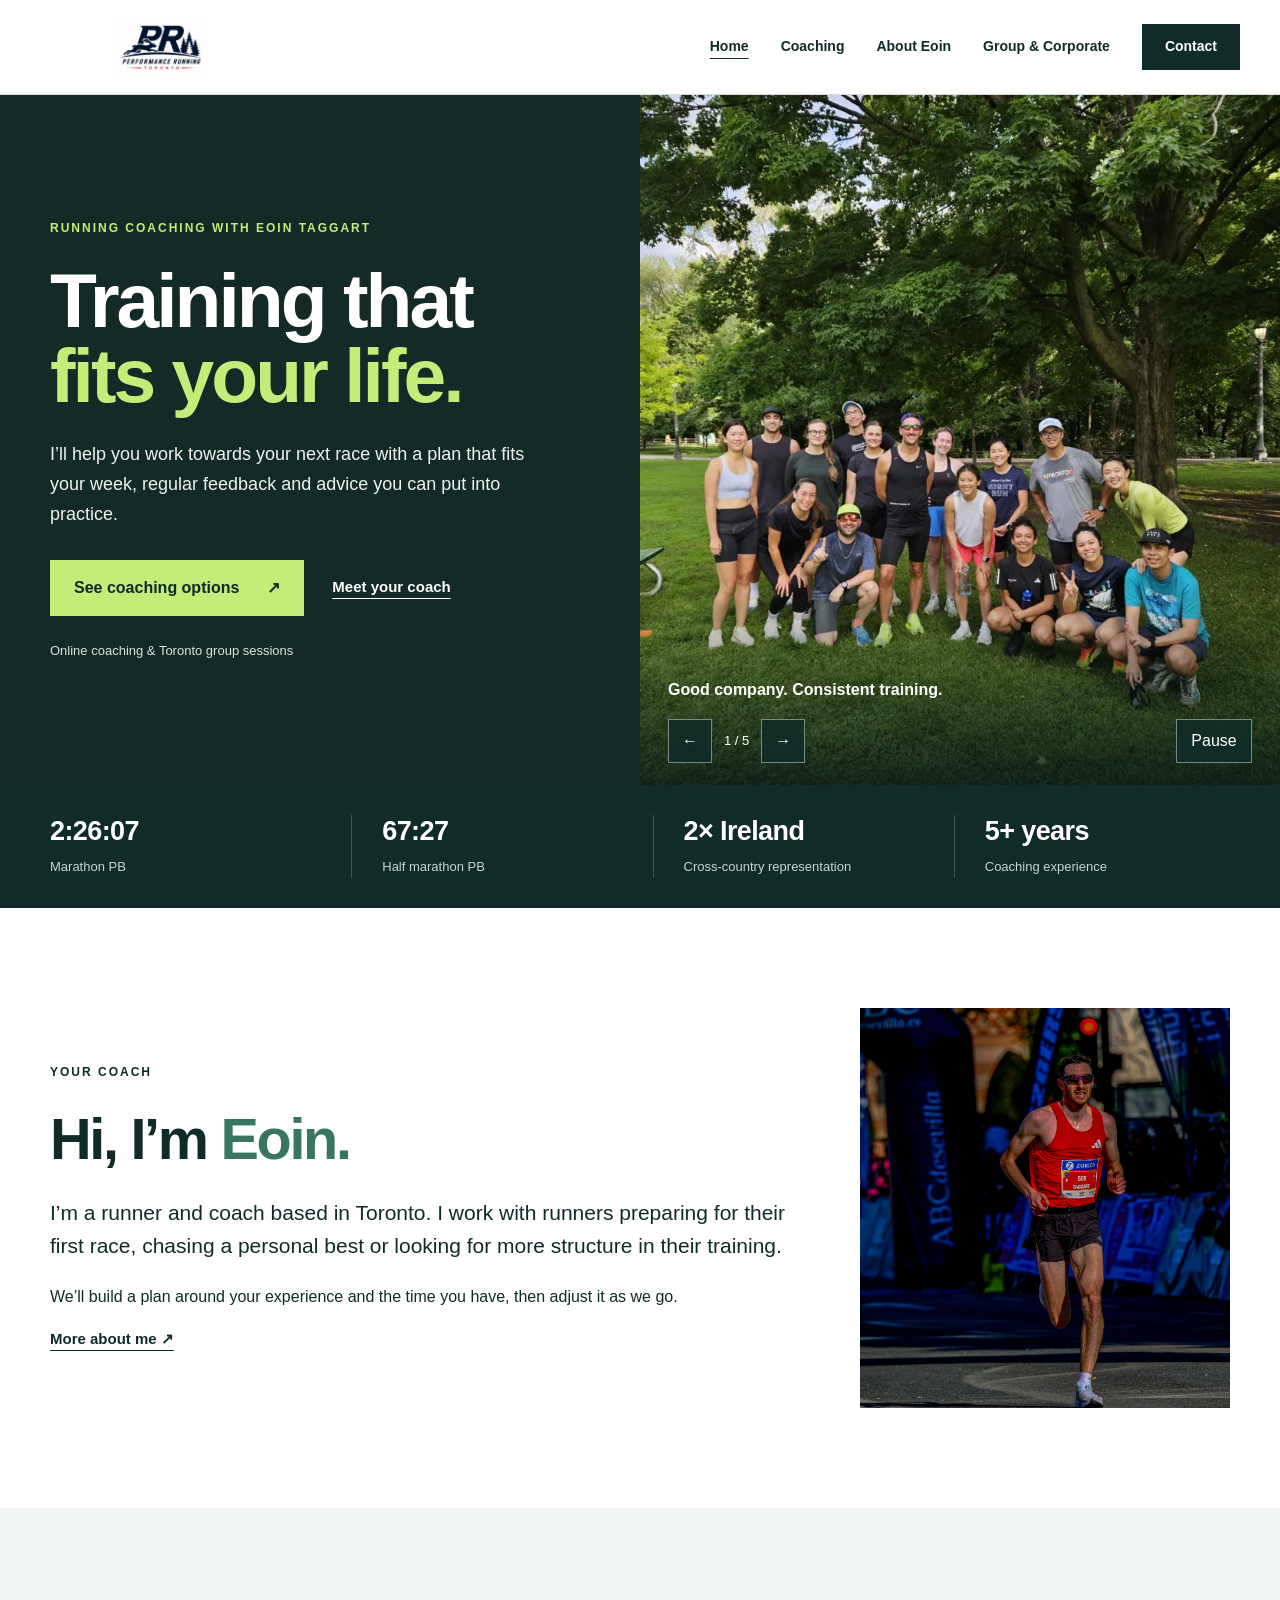
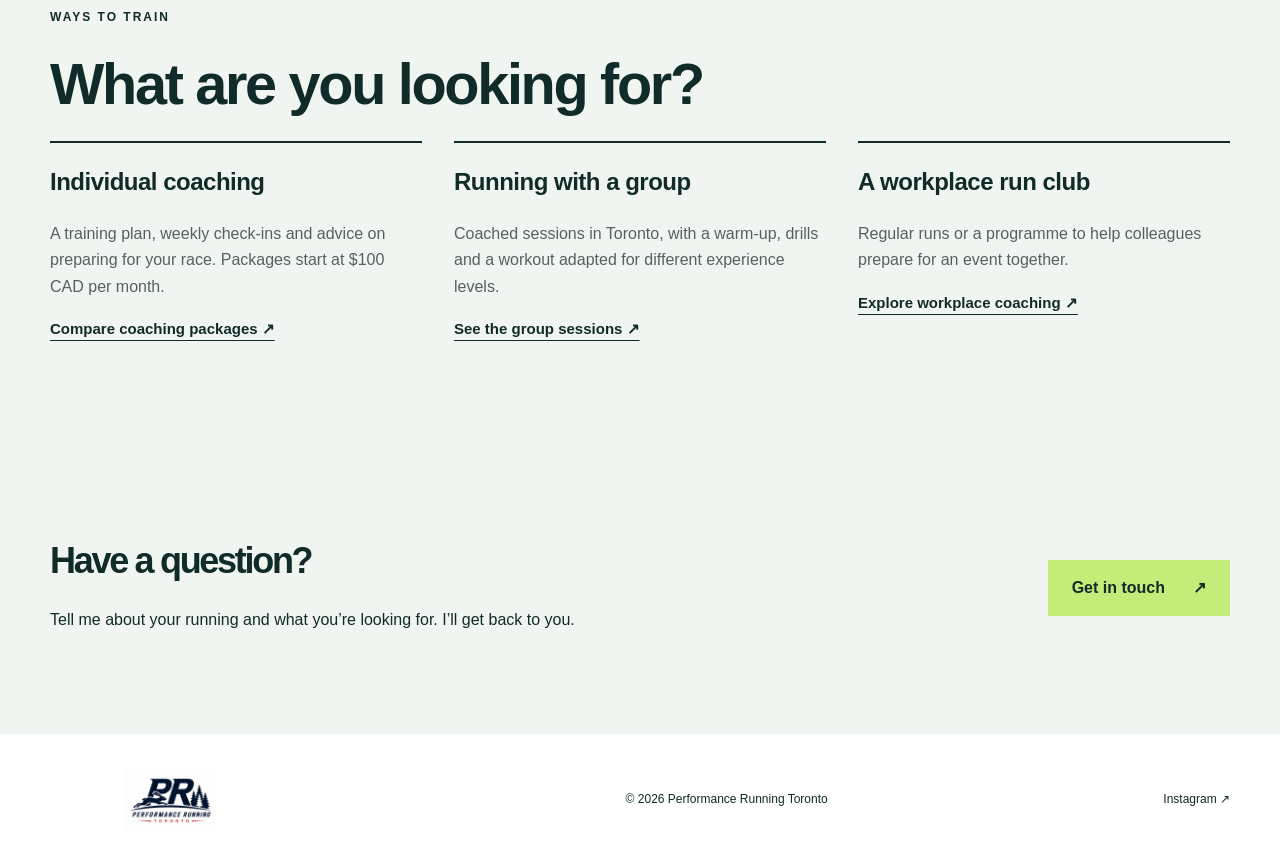
==== commit 1ce01635: "Add supplied group photos and training videos to homepage banner" ====
--- a/index.html
+++ b/index.html
@@ -13,11 +13,12 @@
 <meta content="Running coaching with Eoin Taggart | Performance Running Toronto" property="og:title"/>
 <meta content="Individual running coaching, Toronto group sessions and workplace run clubs with Eoin Taggart. Find the support that suits your running." property="og:description"/>
 <meta content="https://performance-running.com/" property="og:url"/>
-<meta content="https://performance-running.com/images/prt-hero.webp" property="og:image"/>
+<meta content="https://performance-running.com/images/prt-group-park.webp" property="og:image"/>
 <meta content="summary_large_image" name="twitter:card"/>
-<link as="image" href="/images/prt-hero.webp" rel="preload"/>
-<link href="/styles.css?v=pages-20261028" rel="stylesheet"/>
-<script defer="" src="/script.js?v=pages-20261028"></script>
+<link as="image" href="/images/prt-group-park.webp" rel="preload"/>
+<link href="/styles.css?v=media-20261028" rel="stylesheet"/>
+<script defer="" src="/script.js?v=media-20261028"></script>
+<script defer src="/hero.js?v=media-20261028"></script>
 <script type="application/ld+json">
   {"@context":"https://schema.org","@type":"Organization","name":"Performance Running Toronto","url":"https://performance-running.com/","logo":"https://performance-running.com/logo.png","sameAs":["https://www.instagram.com/pr_toronto/"],"founder":{"@type":"Person","name":"Eoin Taggart"},"description":"Personalized running coaching, online training plans and Toronto group sessions."}
   </script>
@@ -29,10 +30,36 @@
 <button aria-controls="navigation" aria-expanded="false" class="menu-toggle" hidden="" type="button">Menu <span aria-hidden="true">☰</span></button>
 <nav aria-label="Main navigation" id="navigation"><a aria-current="page" href="/">Home</a><a href="/coaching/">Coaching</a><a href="/about/">About Eoin</a><a href="/group-corporate/">Group &amp; Corporate</a><a class="button button-small" href="/contact/">Contact</a></nav>
 </header>
-<main id="main"><section aria-labelledby="hero-title" class="hero" id="home">
-<img alt="" class="hero-image" fetchpriority="high" height="941" src="/images/prt-hero.webp" width="1672"/>
+<main id="main"><section aria-labelledby="hero-title" class="hero hero-with-gallery" id="home">
 <div class="hero-content wrap"><p class="eyebrow">RUNNING COACHING WITH EOIN TAGGART</p><h1 id="hero-title">Training that<br/><em>fits your life.</em></h1><p class="hero-intro">I’ll help you work towards your next race with a plan that fits your week, regular feedback and advice you can put into practice.</p><div class="actions"><a class="button" href="/coaching/">See coaching options <span aria-hidden="true">↗</span></a><a class="text-link" href="/about/">Meet your coach</a></div><p class="hero-note">Online coaching &amp; Toronto group sessions</p></div>
-<div class="hero-bottom wrap"><span>PERFORMANCE RUNNING TORONTO</span><span>From your first race to your next personal best.</span></div>
+<div class="hero-gallery" role="region" aria-roledescription="carousel" aria-label="Photos and videos from our running sessions" tabindex="0">
+  <figure class="hero-slide" role="group" aria-roledescription="slide" aria-label="1 of 5">
+    <img src="/images/prt-group-park.webp" alt="Runners together after a session in the park" width="1200" height="900" fetchpriority="high"/>
+    <figcaption>Good company. Consistent training.</figcaption>
+  </figure>
+  <figure class="hero-slide" role="group" aria-roledescription="slide" aria-label="2 of 5" hidden>
+    <video muted playsinline loop preload="none" poster="/images/prt-grass-poster.webp" aria-label="Runners training on the grass"><source data-src="/videos/prt-grass-session.mp4" type="video/mp4"/></video>
+    <figcaption>Out on the grass.</figcaption>
+  </figure>
+  <figure class="hero-slide" role="group" aria-roledescription="slide" aria-label="3 of 5" hidden>
+    <img src="/images/prt-sunrise-group.webp" alt="A group of runners under a colourful morning sky" width="900" height="1200" loading="lazy"/>
+    <figcaption>Early starts, together.</figcaption>
+  </figure>
+  <figure class="hero-slide" role="group" aria-roledescription="slide" aria-label="4 of 5" hidden>
+    <video muted playsinline loop preload="none" poster="/images/prt-road-poster.webp" aria-label="Runners gathering for a park road session"><source data-src="/videos/prt-road-session.mp4" type="video/mp4"/></video>
+    <figcaption>A glimpse of a group session.</figcaption>
+  </figure>
+  <figure class="hero-slide" role="group" aria-roledescription="slide" aria-label="5 of 5" hidden>
+    <img src="/images/prt-group-training.webp" alt="Runners lined up together beneath the trees after training" width="900" height="1200" loading="lazy"/>
+    <figcaption>Putting in the work.</figcaption>
+  </figure>
+  <div class="hero-gallery-controls" hidden>
+    <button type="button" data-hero-prev aria-label="Previous photo or video">←</button>
+    <span data-hero-count aria-live="off">1 / 5</span>
+    <button type="button" data-hero-next aria-label="Next photo or video">→</button>
+    <button type="button" data-hero-pause>Pause</button>
+  </div>
+</div>
 </section><div aria-label="Eoin’s running and coaching credentials" class="credentials"><div class="wrap stats"><div><strong>2:26:07</strong><span>Marathon PB</span></div><div><strong>67:27</strong><span>Half marathon PB</span></div><div><strong>2× Ireland</strong><span>Cross-country representation</span></div><div><strong>5+ years</strong><span>Coaching experience</span></div></div></div><section class="section wrap home-intro"><div><p class="eyebrow">YOUR COACH</p><h2>Hi, I’m <em>Eoin.</em></h2><p class="intro">I’m a runner and coach based in Toronto. I work with runners preparing for their first race, chasing a personal best or looking for more structure in their training.</p><p>We’ll build a plan around your experience and the time you have, then adjust it as we go.</p><a class="text-link dark-link" href="/about/">More about me ↗</a></div><img alt="Eoin Taggart running the Seville Marathon" height="2048" loading="lazy" src="/images/eoin-taggart-seville-marathon.jpg" width="1365"/></section>
 <section class="section coaching"><div class="wrap"><p class="eyebrow">WAYS TO TRAIN</p><h2>What are you looking for?</h2><div class="home-options"><article><h3>Individual coaching</h3><p>A training plan, weekly check-ins and advice on preparing for your race. Packages start at $100 CAD per month.</p><a class="text-link dark-link" href="/coaching/">Compare coaching packages ↗</a></article><article><h3>Running with a group</h3><p>Coached sessions in Toronto, with a warm-up, drills and a workout adapted for different experience levels.</p><a class="text-link dark-link" href="/group-corporate/">See the group sessions ↗</a></article><article><h3>A workplace run club</h3><p>Regular runs or a programme to help colleagues prepare for an event together.</p><a class="text-link dark-link" href="/group-corporate/#corporate">Explore workplace coaching ↗</a></article></div></div></section><section class="section coaching"><div class="wrap page-cta"><div><h2>Have a question?</h2><p>Tell me about your running and what you’re looking for. I’ll get back to you.</p></div><a class="button" href="/contact/">Get in touch <span aria-hidden="true">↗</span></a></div></section></main>
 <footer class="wrap"><a class="brand" href="/"><img alt="Performance Running Toronto" class="brand-logo" src="/Updated_Logo_2026.png"/></a><p>© <span id="year">2026</span> Performance Running Toronto</p><a href="https://www.instagram.com/pr_toronto/" rel="noopener noreferrer" target="_blank">Instagram ↗</a></footer>
--- a/styles.css
+++ b/styles.css
@@ -42,3 +42,24 @@
 .page-cta{display:flex;justify-content:space-between;align-items:center;gap:32px}.page-cta h2{font-size:36px}.page-cta p{margin-bottom:0}.page-cta .button{flex-shrink:0}
 @media(min-width:801px) and (max-width:1100px){nav{gap:14px}.header .brand-logo{width:160px}}
 @media(max-width:800px){.home-intro,.home-options{grid-template-columns:1fr;gap:32px}.home-intro img{max-width:320px;height:380px;justify-self:center}.page-cta{align-items:flex-start;flex-direction:column}.page-title{letter-spacing:-1.4px}}
+
+/* Homepage photos and training clips. Keep portrait footage separate from the copy. */
+.hero-with-gallery{display:grid;grid-template-columns:1fr 1fr;min-height:690px;align-items:stretch}
+.hero-with-gallery:after{display:none}
+.hero-with-gallery .hero-content{width:auto;margin:0;padding:80px max(40px,calc((100vw - 1180px)/2));padding-right:40px;align-self:center}
+.hero-with-gallery h1{font-size:clamp(58px,6vw,88px);letter-spacing:-3px}
+.hero-gallery{position:relative;min-width:0;overflow:hidden;background:#1e3932}
+.hero-slide{position:absolute;inset:0;margin:0}
+.hero-slide[hidden]{display:none}
+.hero-slide img,.hero-slide video{display:block;width:100%;height:100%;object-fit:cover;object-position:center}
+.hero-slide:first-child img{object-position:62% center}
+.hero-slide figcaption{position:absolute;inset:auto 0 0;padding:80px 28px 82px;background:linear-gradient(transparent,rgba(7,23,20,.85));font-size:16px;font-weight:700;pointer-events:none}
+.hero-gallery-controls{position:absolute;bottom:22px;left:28px;right:28px;display:flex;align-items:center;gap:12px;color:white}
+.hero-gallery-controls[hidden]{display:none}
+.hero-gallery-controls button{background:#102b28dd;color:white;border:1px solid #ffffff70;min-width:44px;min-height:44px;cursor:pointer;padding:8px 12px}
+.hero-gallery-controls button:hover{background:#244c40}
+.hero-gallery-controls [data-hero-pause]{margin-left:auto;min-width:76px}
+.hero-gallery-controls span{font-size:13px;font-variant-numeric:tabular-nums}
+@media(max-width:1000px) and (min-width:801px){.hero-with-gallery .hero-content{padding-left:24px;padding-right:24px}.hero-with-gallery h1{font-size:58px}}
+@media(max-width:800px){.hero-with-gallery{grid-template-columns:1fr;min-height:0}.hero-with-gallery .hero-content{padding:55px 24px}.hero-with-gallery h1{font-size:clamp(56px,10vw,76px)}.hero-gallery{aspect-ratio:4/3;min-height:320px}.hero-slide:first-child img{object-position:center}.hero-slide video{object-position:center 65%}.hero-slide figcaption{padding-left:24px}.hero-gallery-controls{left:24px;right:24px}}
+@media(max-width:420px){.hero-with-gallery .hero-content{padding-inline:18px}}
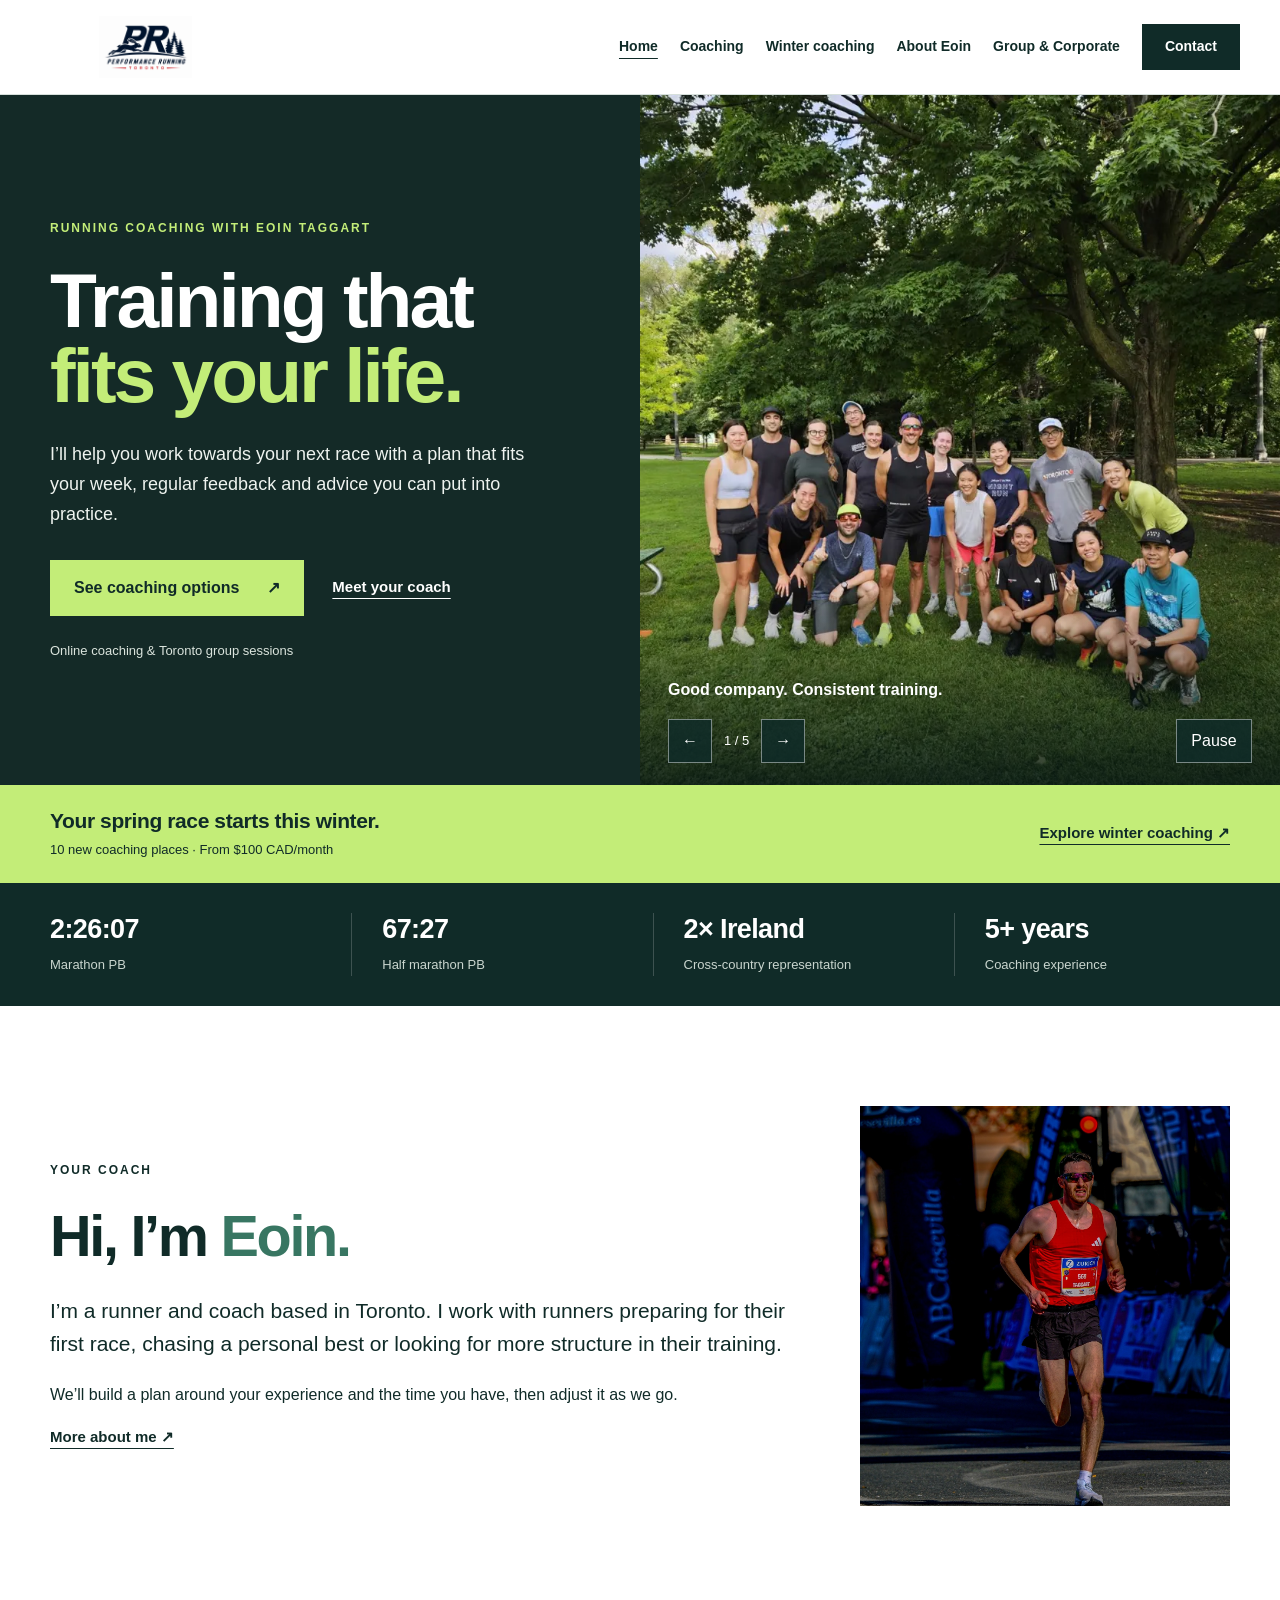
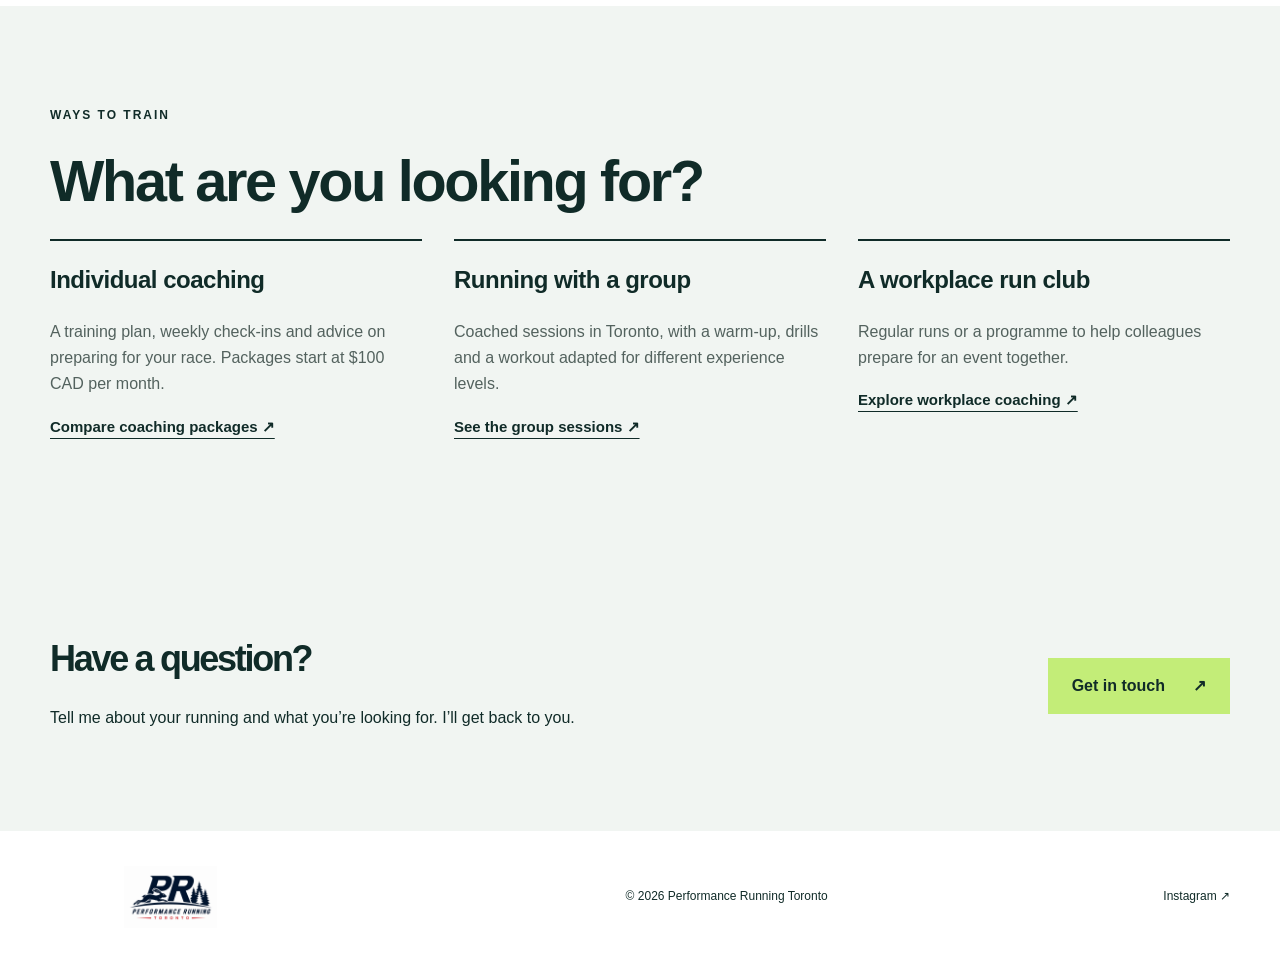
==== commit 9113d11e: "Add winter coaching page for spring races and link seasonal enquiries" ====
--- a/index.html
+++ b/index.html
@@ -16,9 +16,9 @@
 <meta content="https://performance-running.com/images/prt-group-park.webp" property="og:image"/>
 <meta content="summary_large_image" name="twitter:card"/>
 <link as="image" href="/images/prt-group-park.webp" rel="preload"/>
-<link href="/styles.css?v=media-20261028" rel="stylesheet"/>
+<link href="/styles.css?v=winter-20261028" rel="stylesheet"/>
 <script defer="" src="/script.js?v=media-20261028"></script>
-<script defer src="/hero.js?v=media-20261028"></script>
+<script defer src="/hero.js?v=autorotate-20261028"></script>
 <script type="application/ld+json">
   {"@context":"https://schema.org","@type":"Organization","name":"Performance Running Toronto","url":"https://performance-running.com/","logo":"https://performance-running.com/logo.png","sameAs":["https://www.instagram.com/pr_toronto/"],"founder":{"@type":"Person","name":"Eoin Taggart"},"description":"Personalized running coaching, online training plans and Toronto group sessions."}
   </script>
@@ -28,7 +28,7 @@
 <header class="header">
 <a aria-label="Performance Running Toronto home" class="brand" href="/"><img alt="Performance Running Toronto" class="brand-logo" src="/Updated_Logo_2026.png"/></a>
 <button aria-controls="navigation" aria-expanded="false" class="menu-toggle" hidden="" type="button">Menu <span aria-hidden="true">☰</span></button>
-<nav aria-label="Main navigation" id="navigation"><a aria-current="page" href="/">Home</a><a href="/coaching/">Coaching</a><a href="/about/">About Eoin</a><a href="/group-corporate/">Group &amp; Corporate</a><a class="button button-small" href="/contact/">Contact</a></nav>
+<nav aria-label="Main navigation" id="navigation"><a aria-current="page" href="/">Home</a><a href="/coaching/">Coaching</a><a href="/winter-coaching/">Winter coaching</a><a href="/about/">About Eoin</a><a href="/group-corporate/">Group &amp; Corporate</a><a class="button button-small" href="/contact/">Contact</a></nav>
 </header>
 <main id="main"><section aria-labelledby="hero-title" class="hero hero-with-gallery" id="home">
 <div class="hero-content wrap"><p class="eyebrow">RUNNING COACHING WITH EOIN TAGGART</p><h1 id="hero-title">Training that<br/><em>fits your life.</em></h1><p class="hero-intro">I’ll help you work towards your next race with a plan that fits your week, regular feedback and advice you can put into practice.</p><div class="actions"><a class="button" href="/coaching/">See coaching options <span aria-hidden="true">↗</span></a><a class="text-link" href="/about/">Meet your coach</a></div><p class="hero-note">Online coaching &amp; Toronto group sessions</p></div>
@@ -60,7 +60,7 @@
     <button type="button" data-hero-pause>Pause</button>
   </div>
 </div>
-</section><div aria-label="Eoin’s running and coaching credentials" class="credentials"><div class="wrap stats"><div><strong>2:26:07</strong><span>Marathon PB</span></div><div><strong>67:27</strong><span>Half marathon PB</span></div><div><strong>2× Ireland</strong><span>Cross-country representation</span></div><div><strong>5+ years</strong><span>Coaching experience</span></div></div></div><section class="section wrap home-intro"><div><p class="eyebrow">YOUR COACH</p><h2>Hi, I’m <em>Eoin.</em></h2><p class="intro">I’m a runner and coach based in Toronto. I work with runners preparing for their first race, chasing a personal best or looking for more structure in their training.</p><p>We’ll build a plan around your experience and the time you have, then adjust it as we go.</p><a class="text-link dark-link" href="/about/">More about me ↗</a></div><img alt="Eoin Taggart running the Seville Marathon" height="2048" loading="lazy" src="/images/eoin-taggart-seville-marathon.jpg" width="1365"/></section>
+</section><aside class="winter-banner" aria-label="Winter coaching"><div class="wrap"><div><strong>Your spring race starts this winter.</strong><span>10 new coaching places · From $100 CAD/month</span></div><a class="text-link" href="/winter-coaching/">Explore winter coaching ↗</a></div></aside><div aria-label="Eoin’s running and coaching credentials" class="credentials"><div class="wrap stats"><div><strong>2:26:07</strong><span>Marathon PB</span></div><div><strong>67:27</strong><span>Half marathon PB</span></div><div><strong>2× Ireland</strong><span>Cross-country representation</span></div><div><strong>5+ years</strong><span>Coaching experience</span></div></div></div><section class="section wrap home-intro"><div><p class="eyebrow">YOUR COACH</p><h2>Hi, I’m <em>Eoin.</em></h2><p class="intro">I’m a runner and coach based in Toronto. I work with runners preparing for their first race, chasing a personal best or looking for more structure in their training.</p><p>We’ll build a plan around your experience and the time you have, then adjust it as we go.</p><a class="text-link dark-link" href="/about/">More about me ↗</a></div><img alt="Eoin Taggart running the Seville Marathon" height="2048" loading="lazy" src="/images/eoin-taggart-seville-marathon.jpg" width="1365"/></section>
 <section class="section coaching"><div class="wrap"><p class="eyebrow">WAYS TO TRAIN</p><h2>What are you looking for?</h2><div class="home-options"><article><h3>Individual coaching</h3><p>A training plan, weekly check-ins and advice on preparing for your race. Packages start at $100 CAD per month.</p><a class="text-link dark-link" href="/coaching/">Compare coaching packages ↗</a></article><article><h3>Running with a group</h3><p>Coached sessions in Toronto, with a warm-up, drills and a workout adapted for different experience levels.</p><a class="text-link dark-link" href="/group-corporate/">See the group sessions ↗</a></article><article><h3>A workplace run club</h3><p>Regular runs or a programme to help colleagues prepare for an event together.</p><a class="text-link dark-link" href="/group-corporate/#corporate">Explore workplace coaching ↗</a></article></div></div></section><section class="section coaching"><div class="wrap page-cta"><div><h2>Have a question?</h2><p>Tell me about your running and what you’re looking for. I’ll get back to you.</p></div><a class="button" href="/contact/">Get in touch <span aria-hidden="true">↗</span></a></div></section></main>
 <footer class="wrap"><a class="brand" href="/"><img alt="Performance Running Toronto" class="brand-logo" src="/Updated_Logo_2026.png"/></a><p>© <span id="year">2026</span> Performance Running Toronto</p><a href="https://www.instagram.com/pr_toronto/" rel="noopener noreferrer" target="_blank">Instagram ↗</a></footer>
 </body>
--- a/styles.css
+++ b/styles.css
@@ -63,3 +63,30 @@
 @media(max-width:1000px) and (min-width:801px){.hero-with-gallery .hero-content{padding-left:24px;padding-right:24px}.hero-with-gallery h1{font-size:58px}}
 @media(max-width:800px){.hero-with-gallery{grid-template-columns:1fr;min-height:0}.hero-with-gallery .hero-content{padding:55px 24px}.hero-with-gallery h1{font-size:clamp(56px,10vw,76px)}.hero-gallery{aspect-ratio:4/3;min-height:320px}.hero-slide:first-child img{object-position:center}.hero-slide video{object-position:center 65%}.hero-slide figcaption{padding-left:24px}.hero-gallery-controls{left:24px;right:24px}}
 @media(max-width:420px){.hero-with-gallery .hero-content{padding-inline:18px}}
+
+/* Winter coaching campaign. */
+.winter-hero{background:var(--ink);color:white;padding-block:64px}
+.winter-hero-grid{display:grid;grid-template-columns:1.2fr 1fr;align-items:center;gap:72px}
+.winter-hero .eyebrow{color:var(--green);margin-bottom:18px}
+.winter-capacity{display:inline-block;border:1px solid #c3ed7860;color:var(--green);padding:6px 12px;font-size:13px;font-weight:700;margin-bottom:28px}
+.winter-hero h1{font-size:clamp(48px,5.6vw,76px);letter-spacing:-3px;line-height:1.04}
+.winter-hero-copy>p:not(.eyebrow):not(.winter-capacity){color:#d7e3dc;max-width:560px}
+.winter-hero .actions{margin-top:30px;gap:22px}.winter-small{font-size:13px;margin:20px 0 0}
+.winter-photo{position:relative;align-self:stretch;margin:0;min-height:580px}
+.winter-photo img{position:absolute;inset:0;display:block;width:100%;height:100%;object-fit:cover;object-position:center 62%}
+.winter-photo figcaption{position:absolute;inset:auto 0 0;padding:80px 24px 24px;background:linear-gradient(transparent,#102b28dd);font-size:14px}
+.winter-intro,.winter-faq{display:grid;grid-template-columns:1fr 1.2fr;gap:80px}
+.winter-intro p:not(.eyebrow):not(.intro){color:var(--muted)}
+.winter-section-note{font-size:14px;color:var(--muted);margin:32px 0 0;border-top:1px solid var(--line);padding-top:20px}
+.winter-faq details{border-top:1px solid #afc1b5;padding:21px 0}
+.winter-faq details:last-child{border-bottom:1px solid #afc1b5}
+.winter-faq summary{font-weight:700;cursor:pointer;padding-right:16px}
+.winter-faq details p{color:var(--muted);margin:14px 0 0}
+.winter-faq summary:focus-visible{outline:3px solid #488de0;outline-offset:6px}
+.winter-banner{background:var(--green);color:var(--ink);padding-block:22px}
+.winter-banner>.wrap{display:flex;align-items:center;justify-content:space-between;gap:24px}
+.winter-banner strong{display:block;font-size:21px;line-height:1.3;letter-spacing:-.4px}
+.winter-banner span{display:block;font-size:13px;margin-top:5px}.winter-banner a{flex-shrink:0}
+@media(min-width:801px){.header nav{gap:22px}.header .brand-logo{width:210px}}
+@media(min-width:801px) and (max-width:1100px){.header nav{gap:12px;font-size:12px}.header .brand-logo{width:150px}.winter-hero-grid{gap:32px}.winter-hero h1{font-size:54px}}
+@media(max-width:800px){.winter-hero{padding-block:48px}.winter-hero-grid,.winter-intro,.winter-faq{grid-template-columns:1fr;gap:32px}.winter-hero h1{font-size:clamp(48px,9vw,68px);letter-spacing:-2px}.winter-photo{min-height:0;aspect-ratio:4/3}.winter-photo img{object-position:center 65%}.winter-banner>.wrap{align-items:flex-start;flex-direction:column;gap:14px}.winter-banner strong{font-size:20px}}
